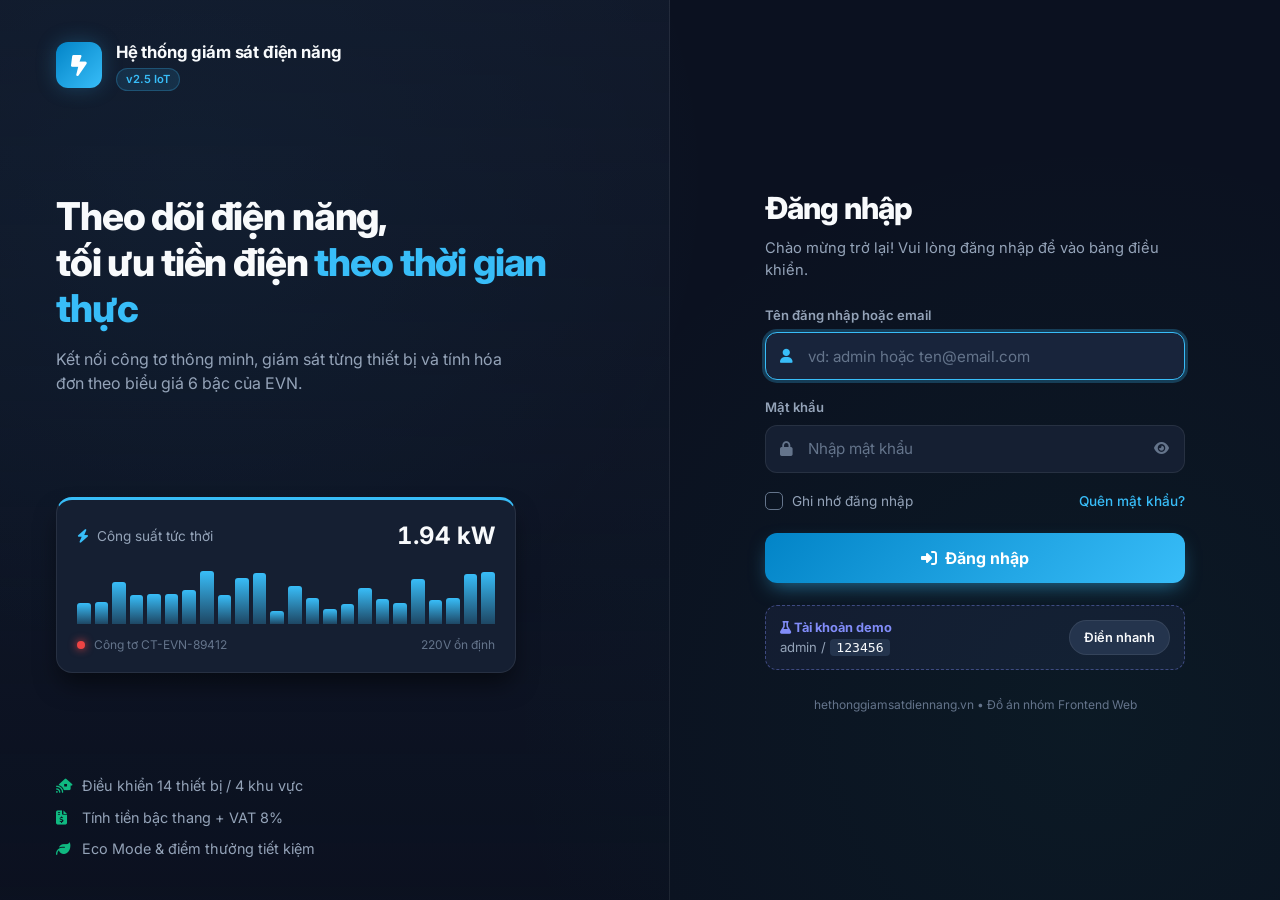
==== index.html @ 07a90f44 "hoàn thiện giao diện" ====
<!DOCTYPE html>
<html lang="vi">
<head>
    <meta charset="UTF-8">
    <meta name="viewport" content="width=device-width, initial-scale=1.0">
    <title>Hệ thống giám sát điện năng</title>
    <!-- Google Fonts: Inter -->
    <link rel="preconnect" href="https://fonts.googleapis.com">
    <link rel="preconnect" href="https://fonts.gstatic.com" crossorigin>
    <link href="https://fonts.googleapis.com/css2?family=Inter:wght@400;500;600;700;800&display=swap" rel="stylesheet">
    <!-- Font Awesome Icons -->
    <link rel="stylesheet" href="https://cdnjs.cloudflare.com/ajax/libs/font-awesome/6.5.1/css/all.min.css">
    <!-- Custom Stylesheet -->
    <link rel="stylesheet" href="style.css">
    <!-- Chặn truy cập khi chưa đăng nhập -->
    <script>
        (function () {
            var ok = false;
            try { ok = !!(localStorage.getItem('ems_auth') || sessionStorage.getItem('ems_auth')); } catch (e) {}
            if (!ok) location.replace('login.html');
        })();
    </script>
    <!-- Áp dụng theme trước khi render (chống nhấp nháy trắng) -->
    <script>
        (function(){try{var t=localStorage.getItem('ems_theme');if(t)document.documentElement.setAttribute('data-theme',t);}catch(e){}})();
    </script>
</head>
<body>

    <div class="app-container">
        <!-- TOP APP HEADER -->
        <header class="app-header">
            <div class="brand-section">
                <div class="brand-icon">
                    <i class="fas fa-bolt-lightning"></i>
                </div>
                <div class="brand-info">
                    <h1>
                        Hệ thống giám sát điện năng
                        <span class="badge-ver">v2.5 IoT</span>
                    </h1>
                    <p>
                        <span class="domain-url-pill" title="Địa chỉ tên miền chính thức của hệ thống">
                            <i class="fas fa-globe"></i> hethonggiamsatdiennang.vn
                        </span>
                        <span>• Giám sát & tối ưu hóa chi phí bậc thang EVN theo thời gian thực</span>
                    </p>
                </div>
            </div>

            <div class="header-status-group">
                <!-- Đồng hồ thời gian thực -->
                <div class="clock-display" title="Thời gian thực hệ thống">
                    <i class="fas fa-clock"></i>
                    <span id="live-clock">11:45:00</span>
                </div>

                <!-- Đèn xung công tơ điện tử tử EVN (Impulse LED) -->
                <div class="meter-pulse-box" title="Đèn xung công tơ điện tử: 1600 imp/kWh">
                    <span class="impulse-led" id="meter-impulse-led"></span>
                    <span>Công tơ: <strong>CT-EVN-89412</strong></span>
                </div>

                <!-- Eco Reward Points -->
                <div class="eco-reward-pill" title="Điểm tích lũy khi sử dụng thiết bị tiết kiệm điện">
                    <i class="fas fa-award"></i>
                    <span id="topbar-eco-points">420 Điểm</span>
                </div>

                <!-- Nút điều hướng sang Trang Thống kê chi tiết -->
                <a href="statistics.html" class="nav-stat-pill" title="Xem phân tích & báo cáo thống kê chi tiết điện năng">
                    <i class="fas fa-chart-pie"></i>
                    <span>Thống kê chi tiết</span>
                </a>

                <!-- NÚT & MENU QUẢN TRỊ VIÊN (HÌNH ĐẠI DIỆN + TÊN + MENU DROPDOWN) -->
                <div class="admin-menu-wrapper">
                    <button class="admin-profile-pill" id="admin-menu-trigger" type="button" title="Mở menu quản trị viên">
                        <img class="admin-avatar-thumb" src="" alt="Avatar">
                        <span id="nav-profile-name">Quản trị viên</span>
                        <i class="fas fa-chevron-down admin-caret"></i>
                    </button>

                    <!-- Dropdown Menu Quản trị viên -->
                    <div class="admin-dropdown-menu" id="admin-dropdown-menu">
                        <div class="admin-dropdown-header">
                            <div class="admin-avatar-large-wrap">
                                <img class="admin-menu-avatar" src="" alt="Avatar">
                                <span class="admin-status-indicator" title="Đang trực tuyến"></span>
                            </div>
                            <div class="admin-user-details">
                                <strong class="admin-user-name" id="admin-menu-user-name">Quản trị viên</strong>
                                <span class="admin-user-role-badge">
                                    <i class="fas fa-shield-halved"></i>
                                    <span id="admin-menu-user-role">Quản trị viên hệ thống</span>
                                </span>
                                <span class="admin-user-email" id="admin-menu-user-email">admin@hethonggiamsatdiennang.vn</span>
                            </div>
                        </div>

                        <div class="admin-dropdown-list">
                            <a href="profile.html" class="admin-dropdown-item">
                                <i class="fas fa-id-card"></i>
                                <span>Hồ sơ cá nhân</span>
                            </a>
                            <button type="button" class="admin-dropdown-item" id="btn-menu-change-avatar">
                                <i class="fas fa-camera"></i>
                                <span>Đổi ảnh đại diện...</span>
                            </button>
                            <button type="button" class="admin-dropdown-item" id="btn-menu-default-avatar" style="font-size: 0.8rem; color: var(--text-muted);">
                                <i class="fas fa-arrow-rotate-left"></i>
                                <span>Dùng ảnh mặc định</span>
                            </button>
                            <div class="admin-dropdown-divider"></div>
                            <a href="statistics.html" class="admin-dropdown-item">
                                <i class="fas fa-chart-pie"></i>
                                <span>Thống kê chi tiết</span>
                            </a>
                            <a href="index.html" class="admin-dropdown-item">
                                <i class="fas fa-house-laptop"></i>
                                <span>Bảng điều khiển chính</span>
                            </a>
                            <div class="admin-dropdown-divider"></div>
                            <button type="button" class="admin-dropdown-item item-logout" id="btn-menu-logout">
                                <i class="fas fa-right-from-bracket"></i>
                                <span>Đăng xuất</span>
                            </button>
                        </div>
                    </div>
                </div>

                <!-- Input ẩn để upload ảnh đại diện từ máy tính -->
                <input type="file" id="admin-avatar-file-input" accept="image/*" style="display: none;">

                <!-- Nút chuyển đổi giao diện Sáng / Tối -->
                <button class="theme-toggle-btn" title="Chuyển sang giao diện sáng">
                    <i class="fas fa-sun"></i>
                    <span>Sáng</span>
                </button>

                <!-- Đăng xuất -->
                <button class="eco-reward-pill" id="btn-logout" title="Đăng xuất" style="cursor:pointer;font-family:inherit;color:#fca5a5;border-color:rgba(239,68,68,.4);background:rgba(239,68,68,.08);">
                    <i class="fas fa-right-from-bracket"></i>
                    <span>Đăng xuất</span>
                </button>
            </div>
        </header>

        <!-- QUICK METRICS ROW -->
        <section class="metrics-grid">
            <div class="metric-card card-primary">
                <div class="metric-header">
                    <span class="metric-label">Công suất tức thời (P)</span>
                    <i class="fas fa-bolt metric-icon" style="color: var(--primary);"></i>
                </div>
                <div class="metric-value-wrap">
                    <span class="metric-value" id="metric-current-power">0.00</span>
                    <span class="metric-unit">kW</span>
                </div>
                <div class="metric-footer">
                    <i class="fas fa-wave-square"></i>
                    <span>Tải điện áp: 220V ổn định</span>
                </div>
            </div>

            <div class="metric-card card-info">
                <div class="metric-header">
                    <span class="metric-label">Thiết bị đang chạy</span>
                    <i class="fas fa-power-off metric-icon" style="color: var(--info);"></i>
                </div>
                <div class="metric-value-wrap">
                    <span class="metric-value" id="metric-active-devices">0/0</span>
                    <span class="metric-unit">thiết bị</span>
                </div>
                <div class="metric-footer">
                    <i class="fas fa-fire" style="color: #ef4444;"></i>
                    <span>Top tải: <strong id="metric-top-dev-short">--</strong></span>
                </div>
            </div>

            <div class="metric-card card-success">
                <div class="metric-header">
                    <span class="metric-label">Điện năng chu kỳ (Thời gian thực)</span>
                    <i class="fas fa-chart-line metric-icon" style="color: var(--success);"></i>
                </div>
                <div class="metric-value-wrap">
                    <span class="metric-value" id="metric-total-kwh">0.000</span>
                    <span class="metric-unit">kWh</span>
                </div>
                <div class="metric-footer">
                    <i class="fas fa-bolt"></i>
                    <span id="metric-kwh-subtext">Đang tích lũy từng giây...</span>
                </div>
            </div>

            <div class="metric-card card-warning">
                <div class="metric-header">
                    <span class="metric-label">Tiền điện thực tế phát sinh</span>
                    <i class="fas fa-receipt metric-icon" style="color: var(--warning);"></i>
                </div>
                <div class="metric-value-wrap">
                    <span class="metric-value" id="metric-current-bill">0 đ</span>
                </div>
                <div class="metric-footer">
                    <i class="fas fa-calculator"></i>
                    <span>Dự kiến cả tháng: <strong id="metric-est-month-bill">0 đ</strong></span>
                </div>
            </div>
        </section>

        <!-- THANH THEO DÕI THỜI GIAN THỰC SONG SONG VỚI TIỀN ĐIỆN: THIẾT BỊ TIÊU THỤ NHIỀU NHẤT -->
        <div class="parallel-live-banner" id="parallel-live-banner">
            <div class="plb-left">
                <span class="plb-pulse-dot" title="Đang chạy song song thời gian thực với tiền điện"></span>
                <div class="plb-tag">
                    <i class="fas fa-fire-flame-curved" style="color: #ef4444;"></i>
                    <span>Thiết bị tiêu thụ nhiều nhất:</span>
                </div>
                <strong class="plb-device-name" id="plb-device-name">--</strong>
                <span class="plb-device-details" id="plb-device-details">-- kWh (0%) • Đang tính toán</span>
            </div>
            <div class="plb-right">
                <span class="plb-sync-badge">
                    <i class="fas fa-arrows-rotate fa-spin" style="--fa-animation-duration: 3s; font-size: 0.75rem;"></i>
                    <span>Chạy song song tiền điện</span>
                </span>
                <a href="statistics.html" class="plb-link" title="Xem phân tích chi tiết điện năng">
                    <span>Xem thống kê chi tiết</span> <i class="fas fa-arrow-right"></i>
                </a>
            </div>
        </div>

        <!-- CONTROL TOOLBAR & FILTER -->
        <section class="toolbar-section">
            <div class="filter-group">
                <span style="font-size: 0.85rem; color: var(--text-secondary); margin-right: 4px;">
                    <i class="fas fa-filter"></i> Lọc:
                </span>
                <button class="filter-btn active" data-filter="all">Tất cả</button>
                <button class="filter-btn" data-filter="active">Đang bật</button>
                <button class="filter-btn" data-filter="eco">Tiết kiệm Eco</button>
            </div>

            <div class="action-buttons">
                <a href="statistics.html" class="btn btn-stat-nav" title="Chuyển đến trang phân tích & thống kê chi tiết">
                    <i class="fas fa-chart-column"></i> Thống kê chi tiết
                </a>
                <button class="btn btn-secondary" id="btn-turn-all-on" title="Bật toàn bộ thiết bị trong nhà">
                    <i class="fas fa-toggle-on"></i> Bật tất cả
                </button>
                <button class="btn btn-secondary" id="btn-turn-all-off" title="Tắt toàn bộ thiết bị trong nhà">
                    <i class="fas fa-toggle-off"></i> Tắt tất cả
                </button>
                <button class="btn btn-eco" id="btn-eco-mode" title="Bật chế độ tiết kiệm năng lượng Inverter">
                    <i class="fas fa-leaf"></i> Kích hoạt Eco Mode
                </button>
                <!-- NÚT RESET TIỀN ĐIỆN VÀ CHU KỲ THEO YÊU CẦU -->
                <button class="btn btn-reset" id="btn-reset-bill" title="Đặt lại điện năng tiêu thụ và tiền điện về 0">
                    <i class="fas fa-rotate-left"></i> Reset tiền điện
                </button>
            </div>
        </section>

        <!-- MAIN DASHBOARD CONTENT (2 COLUMNS) -->
        <main class="main-dashboard-grid">
            <!-- LEFT COLUMN: SƠ ĐỒ MẶT BẰNG CÁC PHÒNG (CSS GRID) -->
            <section class="section-card">
                <div class="section-header">
                    <div>
                        <h2 class="section-title">
                            <i class="fas fa-border-all" style="color: var(--primary);"></i>
                            Sơ đồ mặt bằng & Trạng thái thiết bị
                        </h2>
                        <span class="section-subtitle">Mô hình CSS Grid trực quan hóa từng phòng và công tắc điều khiển</span>
                    </div>
                </div>

                <!-- House Grid Container do JavaScript render bằng map/filter -->
                <div class="house-grid-container" id="floorplan-container">
                    <!-- Dynamic Rooms Content -->
                </div>

                <!-- Simulation Info Bar & Realtime Speed Selector -->
                <div class="simulation-bar">
                    <div style="display: flex; align-items: center; gap: 8px;">
                        <i class="fas fa-clock-rotate-left" style="color: var(--primary);"></i>
                        <span>Giả lập dòng điện IoT: <strong id="sim-status-text">Thời gian thực (1s)</strong></span>
                    </div>

                    <div class="sim-controls-group">
                        <label for="sim-speed-select" style="font-size: 0.78rem; color: var(--text-secondary);">Tốc độ demo:</label>
                        <select id="sim-speed-select" class="speed-select" title="Tăng tốc độ thời gian để quan sát tiền điện nhảy nhanh trong buổi thuyết trình">
                            <option value="1">1x (Thực tế)</option>
                            <option value="10">10x (Nhanh)</option>
                            <option value="60" selected>60x (1s = 1 phút)</option>
                            <option value="360">360x (Siêu tốc demo)</option>
                        </select>
                        <button class="simulation-toggle-btn" id="btn-toggle-simulation">
                            <i class="fas fa-pause"></i> Tạm dừng
                        </button>
                    </div>
                </div>
            </section>

            <!-- RIGHT COLUMN: BIỂU GIÁ BẬC THANG EVN & DỰ BÁO TIỀN ĐIỆN -->
            <aside class="tariff-sidebar">
                <div class="evn-card">
                    <div class="section-header">
                        <div>
                            <h2 class="section-title">
                                <i class="fas fa-file-invoice-dollar" style="color: var(--warning);"></i>
                                Biểu giá bậc thang EVN
                            </h2>
                            <span class="section-subtitle">Quy định bán lẻ điện sinh hoạt 6 bậc</span>
                        </div>
                    </div>

                    <!-- Bill Summary Box -->
                    <div class="bill-summary-box">
                        <div class="summary-row">
                            <span>Sản lượng điện đã dùng:</span>
                            <strong id="bill-current-kwh" style="color: var(--primary); font-family: monospace;">0.000 kWh</strong>
                        </div>
                        <div class="summary-row">
                            <span>Dự kiến cả tháng:</span>
                            <span id="bill-projected-kwh">0 kWh</span>
                        </div>
                        <div class="summary-row">
                            <span>Mức tiêu thụ:</span>
                            <strong id="bill-status-badge">Đang tính...</strong>
                        </div>
                        <div class="summary-row">
                            <span>Tiền điện trước thuế:</span>
                            <span id="bill-subtotal">0 đ</span>
                        </div>
                        <div class="summary-row">
                            <span>Thuế GTGT (VAT 8%):</span>
                            <span id="bill-vat">0 đ</span>
                        </div>
                        <div class="summary-row total-row">
                            <span>Tổng tiền đã phát sinh:</span>
                            <span class="total-amount" id="bill-total">0 đ</span>
                        </div>
                    </div>

                    <!-- Danh sách 6 bậc thang -->
                    <div style="margin-bottom: 12px; font-size: 0.82rem; font-weight: 600; color: var(--text-secondary);">
                        Chi tiết từng bậc tiêu thụ:
                    </div>
                    <div class="tariff-tiers-list" id="tariff-tiers-list">
                        <!-- Rendered by JS -->
                    </div>
                </div>
            </aside>
        </main>

        <!-- FOOTER & TEAM INFO -->
        <footer class="app-footer">
            <div>
                <strong>Hệ thống giám sát điện năng</strong> (hethonggiamsatdiennang.vn) • Học phần: Thiết kế & Lập trình Web Frontend
            </div>
            <div class="team-badge">
                <i class="fas fa-users"></i> Báo cáo Đồ án Nhóm • Chuẩn Rubric 90-100%
            </div>
        </footer>
    </div>

    <!-- FLOATING TOAST NOTIFICATION -->
    <div class="toast-notification" id="app-toast">
        <i class="fas fa-circle-check" style="color: var(--success); font-size: 1.1rem;"></i>
        <span id="toast-message">Đã đặt lại dữ liệu thành công!</span>
    </div>

    <!-- Scripts in order of dependency -->
    <script src="data.js"></script>
    <script src="calculator.js"></script>
    <script src="app.js"></script>
    <script src="ai-advisor.js"></script>
    <script src="theme.js"></script>
    <script src="admin-menu.js"></script>
    <script>
        document.getElementById('btn-logout').addEventListener('click', function () {
            try { localStorage.removeItem('ems_auth'); sessionStorage.removeItem('ems_auth'); } catch (e) {}
            location.replace('login.html');
        });

        // Đồng bộ tên đăng nhập lên nút Hồ sơ
        (function syncProfileNav() {
            try {
                var raw = localStorage.getItem('ems_auth') || sessionStorage.getItem('ems_auth');
                if (raw) {
                    var info = JSON.parse(raw);
                    var el = document.getElementById('nav-profile-name');
                    if (el && info.name) el.textContent = info.name;
                }
            } catch (e) {}
        })();
    </script>
</body>
</html>
---- style.css ----
/* ==========================================================================
   SMART ENERGY MONITOR - STYLESHEET (REALTIME ENGINE & ADVANCED ANIMATIONS)
   Thiết kế giao diện hiện đại, tinh gọn (Clean Tech/Nordic Slate), tối ưu UI/UX,
   Micro-interactions, Hardware-accelerated Animations mượt mà, không màu mè rối mắt.
   ========================================================================== */

:root {
    --bg-main: #0b1120;        /* Deep Slate */
    --bg-card: #151f32;        /* Darker Navy Slate */
    --bg-card-hover: #1c2a44;
    --bg-subtle: #24344d;      /* Slate 700 */
    
    --text-primary: #f8fafc;   /* Slate 50 */
    --text-secondary: #94a3b8; /* Slate 400 */
    --text-muted: #64748b;     /* Slate 500 */
    
    --primary: #38bdf8;        /* Sky 400 */
    --primary-glow: rgba(56, 189, 248, 0.25);
    --success: #10b981;        /* Emerald 500 */
    --success-glow: rgba(16, 185, 129, 0.3);
    --warning: #f59e0b;        /* Amber 500 */
    --danger: #ef4444;         /* Rose 500 */
    --danger-glow: rgba(239, 68, 68, 0.3);
    --info: #818cf8;           /* Indigo 400 */
    
    --border-color: rgba(255, 255, 255, 0.08);
    --border-highlight: rgba(56, 189, 248, 0.35);
    
    --radius-sm: 8px;
    --radius-md: 12px;
    --radius-lg: 16px;
    --radius-full: 9999px;
    
    --shadow-sm: 0 2px 4px rgba(0,0,0,0.3);
    --shadow-md: 0 6px 12px -2px rgba(0,0,0,0.4), 0 3px 6px -3px rgba(0,0,0,0.3);
    --shadow-lg: 0 14px 25px -4px rgba(0,0,0,0.5), 0 8px 10px -6px rgba(0,0,0,0.4);
    
    --transition-fast: all 0.2s cubic-bezier(0.4, 0, 0.2, 1);
    --transition-smooth: all 0.35s cubic-bezier(0.16, 1, 0.3, 1);
    --spring-bounce: all 0.4s cubic-bezier(0.34, 1.56, 0.64, 1);
}

/* ==========================================================================
   LIGHT THEME - Giao diện sáng (Clean White / Soft Blue)
   Chuyển đổi thông qua data-theme="light" trên thẻ <html>
   ========================================================================== */
[data-theme="light"] {
    --bg-main: #f1f5f9;           /* Slate 100 */
    --bg-card: #ffffff;            /* White */
    --bg-card-hover: #f8fafc;      /* Slate 50 */
    --bg-subtle: #e2e8f0;          /* Slate 200 */

    --text-primary: #0f172a;       /* Slate 900 */
    --text-secondary: #475569;     /* Slate 600 */
    --text-muted: #94a3b8;         /* Slate 400 */

    --primary: #0284c7;            /* Sky 600 */
    --primary-glow: rgba(2, 132, 199, 0.18);
    --success: #059669;            /* Emerald 600 */
    --success-glow: rgba(5, 150, 105, 0.2);
    --warning: #d97706;            /* Amber 600 */
    --danger: #dc2626;             /* Red 600 */
    --danger-glow: rgba(220, 38, 38, 0.2);
    --info: #4f46e5;               /* Indigo 600 */

    --border-color: rgba(0, 0, 0, 0.1);
    --border-highlight: rgba(2, 132, 199, 0.35);

    --shadow-sm: 0 1px 3px rgba(0,0,0,0.08), 0 1px 2px rgba(0,0,0,0.06);
    --shadow-md: 0 4px 8px -1px rgba(0,0,0,0.1), 0 2px 4px -2px rgba(0,0,0,0.08);
    --shadow-lg: 0 10px 20px -3px rgba(0,0,0,0.12), 0 6px 8px -4px rgba(0,0,0,0.08);
}

/* Light theme - body background */
[data-theme="light"] body {
    background-image:
        radial-gradient(circle at 15% 20%, rgba(2, 132, 199, 0.06) 0%, transparent 40%),
        radial-gradient(circle at 85% 80%, rgba(5, 150, 105, 0.05) 0%, transparent 45%);
}

/* Light theme - brand icon */
[data-theme="light"] .brand-icon {
    box-shadow: 0 0 16px rgba(2, 132, 199, 0.25);
}

/* Light theme - eco reward pill */
[data-theme="light"] .eco-reward-pill {
    background: rgba(217, 119, 6, 0.08);
    border-color: rgba(217, 119, 6, 0.25);
    color: var(--warning);
}

/* Light theme - clock display */
[data-theme="light"] .clock-display {
    background: rgba(2, 132, 199, 0.08);
    border-color: rgba(2, 132, 199, 0.2);
}

/* Light theme - meter pulse box */
[data-theme="light"] .meter-pulse-box {
    background: rgba(241, 245, 249, 0.9);
}

/* Light theme - filter buttons */
[data-theme="light"] .filter-btn.active {
    color: #ffffff;
}

/* Light theme - room card */
[data-theme="light"] .room-card {
    background: rgba(248, 250, 252, 0.9);
}

/* Light theme - device item */
[data-theme="light"] .device-item {
    background: rgba(241, 245, 249, 0.8);
}

[data-theme="light"] .device-item.active {
    background: #ffffff;
    border-color: rgba(2, 132, 199, 0.3);
}

/* Light theme - bill summary box */
[data-theme="light"] .bill-summary-box {
    background: linear-gradient(135deg, rgba(241, 245, 249, 0.95), rgba(248, 250, 252, 0.95));
    border-color: rgba(2, 132, 199, 0.18);
}

/* Light theme - tier item */
[data-theme="light"] .tier-item {
    background: rgba(248, 250, 252, 0.6);
}

[data-theme="light"] .tier-item.active {
    background: rgba(248, 250, 252, 0.95);
    border-color: rgba(2, 132, 199, 0.35);
}

/* Light theme - simulation bar */
[data-theme="light"] .simulation-bar {
    background: rgba(2, 132, 199, 0.06);
    border-color: rgba(2, 132, 199, 0.18);
}

/* Light theme - speed select & sim toggle */
[data-theme="light"] .speed-select,
[data-theme="light"] .simulation-toggle-btn {
    background: #ffffff;
    border-color: var(--border-color);
    color: var(--text-primary);
}

/* Light theme - toast */
[data-theme="light"] .toast-notification {
    background: #ffffff;
    box-shadow: var(--shadow-lg);
}

/* Light theme - switch slider off state */
[data-theme="light"] .slider {
    background-color: #cbd5e1;
    border-color: rgba(0, 0, 0, 0.12);
}

[data-theme="light"] .slider:before {
    background-color: #64748b;
}

/* Light theme - domain url pill */
[data-theme="light"] .domain-url-pill {
    background: rgba(2, 132, 199, 0.1);
    border-color: rgba(2, 132, 199, 0.25);
    color: var(--primary);
}

/* Light theme - nav stat pill */
[data-theme="light"] .nav-stat-pill {
    background: rgba(2, 132, 199, 0.1);
    border-color: rgba(2, 132, 199, 0.25);
}

[data-theme="light"] .nav-stat-pill:hover {
    background: var(--primary);
    color: #ffffff;
}

/* Light theme - btn stat nav */
[data-theme="light"] .btn-stat-nav {
    background: rgba(2, 132, 199, 0.1);
    border-color: rgba(2, 132, 199, 0.3);
    color: var(--primary);
}

[data-theme="light"] .btn-stat-nav:hover {
    background: var(--primary);
    color: #ffffff;
}

/* ==========================================================================
   THEME TOGGLE BUTTON (NÚT CHUYỂN ĐỔI SÁNG/TỐI)
   ========================================================================== */
.theme-toggle-btn {
    display: inline-flex;
    align-items: center;
    gap: 7px;
    padding: 6px 14px;
    border-radius: var(--radius-full);
    background: rgba(245, 158, 11, 0.1);
    border: 1px solid rgba(245, 158, 11, 0.3);
    color: var(--warning);
    font-size: 0.85rem;
    font-weight: 600;
    cursor: pointer;
    font-family: inherit;
    transition: var(--spring-bounce);
    text-decoration: none;
}

.theme-toggle-btn:hover {
    background: rgba(245, 158, 11, 0.22);
    border-color: var(--warning);
    transform: translateY(-1px);
    box-shadow: 0 4px 12px rgba(245, 158, 11, 0.25);
}

.theme-toggle-btn:active {
    transform: scale(0.95);
}

.theme-toggle-btn i {
    font-size: 0.9rem;
    transition: transform 0.4s cubic-bezier(0.34, 1.56, 0.64, 1);
}

.theme-toggle-btn:hover i {
    transform: rotate(25deg) scale(1.15);
}

/* Smooth transition khi chuyển theme */
html[data-theme] body,
html[data-theme] .app-container,
html[data-theme] .app-header,
html[data-theme] .metric-card,
html[data-theme] .section-card,
html[data-theme] .evn-card,
html[data-theme] .room-card,
html[data-theme] .device-item,
html[data-theme] .toolbar-section,
html[data-theme] .toast-notification,
html[data-theme] .app-footer,
html[data-theme] .bill-summary-box,
html[data-theme] .tier-item {
    transition: background-color 0.4s ease, color 0.4s ease, border-color 0.4s ease, box-shadow 0.4s ease;
}

/* Base Reset & Typography */
* {
    margin: 0;
    padding: 0;
    box-sizing: border-box;
}

body {
    font-family: 'Inter', -apple-system, BlinkMacSystemFont, "Segoe UI", Roboto, sans-serif;
    background-color: var(--bg-main);
    color: var(--text-primary);
    line-height: 1.5;
    -webkit-font-smoothing: antialiased;
    min-height: 100vh;
    background-image: 
        radial-gradient(circle at 15% 20%, rgba(56, 189, 248, 0.05) 0%, transparent 40%),
        radial-gradient(circle at 85% 80%, rgba(16, 185, 129, 0.04) 0%, transparent 45%);
}

/* Layout App Container */
.app-container {
    max-width: 1440px;
    margin: 0 auto;
    padding: 24px 20px;
}

/* Header & Status Bar */
.app-header {
    display: flex;
    justify-content: space-between;
    align-items: center;
    padding-bottom: 24px;
    border-bottom: 1px solid var(--border-color);
    margin-bottom: 24px;
    flex-wrap: wrap;
    gap: 16px;
}

.brand-section {
    display: flex;
    align-items: center;
    gap: 14px;
}

.brand-icon {
    width: 48px;
    height: 48px;
    border-radius: var(--radius-md);
    background: linear-gradient(135deg, #0284c7, #38bdf8);
    display: flex;
    align-items: center;
    justify-content: center;
    font-size: 22px;
    color: #ffffff;
    box-shadow: 0 0 20px var(--primary-glow);
    animation: icon-float 4s ease-in-out infinite;
}

@keyframes icon-float {
    0%, 100% { transform: translateY(0); }
    50% { transform: translateY(-4px); box-shadow: 0 6px 24px rgba(56, 189, 248, 0.4); }
}

.brand-info h1 {
    font-size: 1.4rem;
    font-weight: 700;
    letter-spacing: -0.02em;
    color: var(--text-primary);
    display: flex;
    align-items: center;
    gap: 10px;
}

.brand-info h1 .badge-ver {
    font-size: 0.72rem;
    padding: 3px 9px;
    border-radius: var(--radius-full);
    background: rgba(56, 189, 248, 0.12);
    color: var(--primary);
    font-weight: 600;
    border: 1px solid rgba(56, 189, 248, 0.25);
    letter-spacing: 0.02em;
}

.brand-info p {
    font-size: 0.85rem;
    color: var(--text-secondary);
    display: flex;
    align-items: center;
    gap: 8px;
    flex-wrap: wrap;
    margin-top: 2px;
}

.domain-url-pill {
    display: inline-flex;
    align-items: center;
    gap: 5px;
    background: rgba(56, 189, 248, 0.12);
    border: 1px solid rgba(56, 189, 248, 0.28);
    color: var(--primary);
    padding: 2px 8px;
    border-radius: var(--radius-full);
    font-size: 0.78rem;
    font-family: monospace;
    font-weight: 600;
    transition: var(--transition-fast);
}

.domain-url-pill:hover {
    background: rgba(56, 189, 248, 0.2);
    border-color: var(--primary);
    box-shadow: 0 0 10px var(--primary-glow);
}

.header-status-group {
    display: flex;
    align-items: center;
    gap: 12px;
    flex-wrap: wrap;
}

/* Đèn LED xung công tơ điện tử EVN */
.meter-pulse-box {
    display: inline-flex;
    align-items: center;
    gap: 8px;
    padding: 6px 14px;
    border-radius: var(--radius-full);
    background: rgba(15, 23, 42, 0.7);
    border: 1px solid var(--border-color);
    font-size: 0.82rem;
    color: var(--text-secondary);
}

.impulse-led {
    width: 9px;
    height: 9px;
    border-radius: 50%;
    background-color: #ef4444;
    box-shadow: 0 0 2px #ef4444;
    transition: all 0.05s ease;
}

.impulse-led.flash {
    background-color: #f87171;
    box-shadow: 0 0 14px #ef4444, 0 0 25px #f87171;
    transform: scale(1.3);
}

/* Đồng hồ thời gian thực */
.clock-display {
    display: inline-flex;
    align-items: center;
    gap: 6px;
    padding: 6px 12px;
    border-radius: var(--radius-full);
    background: rgba(56, 189, 248, 0.08);
    border: 1px solid rgba(56, 189, 248, 0.2);
    color: var(--primary);
    font-family: monospace;
    font-size: 0.88rem;
    font-weight: 600;
}

.eco-reward-pill {
    display: inline-flex;
    align-items: center;
    gap: 7px;
    padding: 6px 14px;
    border-radius: var(--radius-full);
    background: rgba(245, 158, 11, 0.1);
    border: 1px solid rgba(245, 158, 11, 0.25);
    color: var(--warning);
    font-size: 0.85rem;
    font-weight: 600;
    cursor: default;
    transition: var(--spring-bounce);
}

.eco-reward-pill.bounce {
    animation: point-pop 0.6s cubic-bezier(0.34, 1.56, 0.64, 1);
}

@keyframes point-pop {
    0% { transform: scale(1); }
    50% { transform: scale(1.18); background: rgba(245, 158, 11, 0.25); box-shadow: 0 0 16px rgba(245, 158, 11, 0.4); }
    100% { transform: scale(1); }
}

/* Quick Metrics Row */
.metrics-grid {
    display: grid;
    grid-template-columns: repeat(auto-fit, minmax(260px, 1fr));
    gap: 16px;
    margin-bottom: 28px;
}

.metric-card {
    background-color: var(--bg-card);
    border: 1px solid var(--border-color);
    border-radius: var(--radius-lg);
    padding: 20px 22px;
    display: flex;
    flex-direction: column;
    justify-content: space-between;
    transition: var(--transition-smooth);
    position: relative;
    overflow: hidden;
    backdrop-filter: blur(10px);
}

.metric-card::before {
    content: '';
    position: absolute;
    top: 0;
    left: 0;
    right: 0;
    height: 3px;
    background: transparent;
    transition: var(--transition-smooth);
}

.metric-card:hover {
    transform: translateY(-4px);
    border-color: var(--border-highlight);
    box-shadow: var(--shadow-md);
}

.metric-card.card-primary::before { background: linear-gradient(90deg, #0284c7, #38bdf8); }
.metric-card.card-success::before { background: linear-gradient(90deg, #059669, #10b981); }
.metric-card.card-warning::before { background: linear-gradient(90deg, #d97706, #f59e0b); }
.metric-card.card-info::before { background: linear-gradient(90deg, #6366f1, #818cf8); }

.metric-header {
    display: flex;
    justify-content: space-between;
    align-items: center;
    margin-bottom: 12px;
}

.metric-label {
    font-size: 0.85rem;
    color: var(--text-secondary);
    font-weight: 500;
}

.metric-icon {
    font-size: 1.15rem;
    color: var(--text-secondary);
    transition: var(--transition-smooth);
}

.metric-card:hover .metric-icon {
    transform: scale(1.15) rotate(5deg);
}

.metric-value-wrap {
    display: flex;
    align-items: baseline;
    gap: 6px;
    margin-bottom: 8px;
}

.metric-value {
    font-size: 1.85rem;
    font-weight: 700;
    letter-spacing: -0.02em;
    color: var(--text-primary);
    transition: color 0.3s ease, transform 0.2s ease;
    font-variant-numeric: tabular-nums;
}

/* Hiệu ứng nhấp nháy êm dịu khi số liệu biến thiên realtime */
.metric-value.value-update {
    animation: number-tick 0.35s ease-out;
}

@keyframes number-tick {
    0% { transform: scale(1); filter: brightness(1); }
    50% { transform: scale(1.04); filter: brightness(1.25); color: var(--primary); }
    100% { transform: scale(1); filter: brightness(1); }
}

.metric-unit {
    font-size: 0.85rem;
    color: var(--text-secondary);
    font-weight: 500;
}

.metric-footer {
    display: flex;
    align-items: center;
    gap: 6px;
    font-size: 0.78rem;
    color: var(--text-muted);
}

/* Control Toolbar & Filter Row */
.toolbar-section {
    display: flex;
    justify-content: space-between;
    align-items: center;
    margin-bottom: 22px;
    flex-wrap: wrap;
    gap: 14px;
    background: var(--bg-card);
    padding: 12px 18px;
    border-radius: var(--radius-md);
    border: 1px solid var(--border-color);
}

.filter-group {
    display: flex;
    align-items: center;
    gap: 8px;
    flex-wrap: wrap;
}

.filter-btn {
    background: transparent;
    border: 1px solid var(--border-color);
    color: var(--text-secondary);
    padding: 7px 16px;
    border-radius: var(--radius-full);
    font-size: 0.82rem;
    font-weight: 500;
    cursor: pointer;
    transition: var(--transition-smooth);
}

.filter-btn:hover {
    color: var(--text-primary);
    background: var(--bg-subtle);
    transform: translateY(-1px);
}

.filter-btn.active {
    background: var(--primary);
    color: #0b1120;
    font-weight: 600;
    border-color: var(--primary);
    box-shadow: 0 0 14px var(--primary-glow);
}

.action-buttons {
    display: flex;
    align-items: center;
    gap: 10px;
    flex-wrap: wrap;
}

/* ==========================================================================
   BUTTONS WITH ENHANCED CLICK & RIPPLE ANIMATIONS
   ========================================================================== */
.btn {
    display: inline-flex;
    align-items: center;
    gap: 8px;
    padding: 8px 16px;
    border-radius: var(--radius-sm);
    font-size: 0.85rem;
    font-weight: 600;
    cursor: pointer;
    transition: var(--transition-smooth);
    border: none;
    position: relative;
    overflow: hidden;
    user-select: none;
}

.btn:active {
    transform: scale(0.95);
}

.btn-secondary {
    background: var(--bg-subtle);
    color: var(--text-primary);
    border: 1px solid var(--border-color);
}

.btn-secondary:hover {
    background: #334155;
    border-color: rgba(255, 255, 255, 0.18);
    transform: translateY(-1px);
    box-shadow: 0 4px 10px rgba(0, 0, 0, 0.2);
}

.btn-eco {
    background: linear-gradient(135deg, #059669, #10b981);
    color: #ffffff;
    box-shadow: 0 2px 10px var(--success-glow);
}

.btn-eco:hover {
    box-shadow: 0 4px 18px rgba(16, 185, 129, 0.5);
    transform: translateY(-2px);
    filter: brightness(1.08);
}

/* Nút Reset Tiền Điện / Chu kỳ mới */
.btn-reset {
    background: rgba(239, 68, 68, 0.12);
    border: 1px solid rgba(239, 68, 68, 0.3);
    color: #f87171;
}

.btn-reset:hover {
    background: rgba(239, 68, 68, 0.25);
    border-color: var(--danger);
    color: #ffffff;
    box-shadow: 0 4px 14px var(--danger-glow);
    transform: translateY(-1px);
}

.btn-reset:hover i {
    animation: rotate-reset 0.6s ease-in-out;
}

@keyframes rotate-reset {
    from { transform: rotate(0deg); }
    to { transform: rotate(-360deg); }
}

/* Ripple effect on click */
.btn::after {
    content: '';
    position: absolute;
    top: 50%;
    left: 50%;
    width: 0;
    height: 0;
    border-radius: 50%;
    background: rgba(255, 255, 255, 0.35);
    transform: translate(-50%, -50%);
    transition: width 0.4s ease-out, height 0.4s ease-out, opacity 0.4s ease-out;
    opacity: 0;
}

.btn:active::after {
    width: 180px;
    height: 180px;
    opacity: 1;
    transition: 0s;
}

/* Main Dashboard 2-Column Split: Floorplan vs EVN Tariff Calculation */
.main-dashboard-grid {
    display: grid;
    grid-template-columns: 2.1fr 1fr;
    gap: 24px;
}

/* Floorplan Section (CSS GRID YÊU CẦU ĐỀ BÀI) */
.section-card {
    background-color: var(--bg-card);
    border: 1px solid var(--border-color);
    border-radius: var(--radius-lg);
    padding: 22px;
}

.section-header {
    display: flex;
    justify-content: space-between;
    align-items: center;
    margin-bottom: 20px;
}

.section-title {
    font-size: 1.15rem;
    font-weight: 600;
    color: var(--text-primary);
    display: flex;
    align-items: center;
    gap: 10px;
}

.section-subtitle {
    font-size: 0.8rem;
    color: var(--text-secondary);
}

/* Sơ đồ nhà sử dụng CSS GRID */
.house-grid-container {
    display: grid;
    grid-template-columns: repeat(2, 1fr);
    gap: 18px;
}

.room-card {
    background: rgba(11, 17, 32, 0.7);
    border: 1px solid var(--border-color);
    border-radius: var(--radius-md);
    padding: 18px;
    display: flex;
    flex-direction: column;
    gap: 14px;
    transition: var(--transition-smooth);
    position: relative;
}

.room-card:hover {
    border-color: rgba(56, 189, 248, 0.35);
    box-shadow: 0 4px 16px rgba(0, 0, 0, 0.4);
}

.room-header {
    display: flex;
    justify-content: space-between;
    align-items: center;
    border-bottom: 1px dashed rgba(255, 255, 255, 0.08);
    padding-bottom: 12px;
}

.room-title-wrap {
    display: flex;
    align-items: center;
    gap: 10px;
}

.room-icon-box {
    width: 34px;
    height: 34px;
    border-radius: var(--radius-sm);
    background: var(--bg-subtle);
    display: flex;
    align-items: center;
    justify-content: center;
    color: var(--primary);
    font-size: 0.95rem;
    transition: var(--transition-smooth);
}

.room-card:hover .room-icon-box {
    background: rgba(56, 189, 248, 0.15);
    transform: scale(1.05);
}

.room-name {
    font-size: 0.96rem;
    font-weight: 600;
    color: var(--text-primary);
}

.room-meta {
    font-size: 0.75rem;
    color: var(--text-secondary);
}

.room-power-badge {
    font-size: 0.8rem;
    font-weight: 600;
    color: var(--primary);
    background: rgba(56, 189, 248, 0.1);
    padding: 4px 10px;
    border-radius: var(--radius-full);
    border: 1px solid rgba(56, 189, 248, 0.2);
    transition: var(--transition-fast);
}

/* Devices List inside Room */
.devices-list {
    display: flex;
    flex-direction: column;
    gap: 10px;
}

.device-item {
    display: flex;
    justify-content: space-between;
    align-items: center;
    background: rgba(21, 31, 50, 0.7);
    border: 1px solid var(--border-color);
    border-radius: var(--radius-sm);
    padding: 10px 14px;
    transition: var(--transition-smooth);
    position: relative;
}

.device-item:hover {
    background: rgba(36, 52, 77, 0.5);
    border-color: rgba(255, 255, 255, 0.14);
}

.device-item.active {
    border-color: rgba(56, 189, 248, 0.35);
    background: rgba(21, 31, 50, 1);
    box-shadow: 0 0 12px rgba(56, 189, 248, 0.08);
}

.device-info {
    display: flex;
    align-items: center;
    gap: 12px;
}

.device-type-icon {
    width: 32px;
    height: 32px;
    border-radius: 8px;
    display: flex;
    align-items: center;
    justify-content: center;
    font-size: 0.9rem;
    background: var(--bg-subtle);
    color: var(--text-secondary);
    transition: var(--transition-smooth);
}

.device-item.active .device-type-icon {
    color: var(--primary);
    background: rgba(56, 189, 248, 0.15);
    box-shadow: 0 0 10px rgba(56, 189, 248, 0.3);
}

/* Micro-animations */
.device-item.active .fa-snowflake {
    animation: spin-slow 8s linear infinite;
}

.device-item.active .fa-fan {
    animation: spin-fast 1.2s linear infinite;
}

@keyframes spin-slow {
    from { transform: rotate(0deg); }
    to { transform: rotate(360deg); }
}

@keyframes spin-fast {
    from { transform: rotate(0deg); }
    to { transform: rotate(360deg); }
}

.device-item.active .fa-lightbulb {
    color: #facc15;
    text-shadow: 0 0 10px rgba(250, 204, 21, 0.8);
    animation: light-glow 2.5s ease-in-out infinite alternate;
}

@keyframes light-glow {
    0% { filter: brightness(1); }
    100% { filter: brightness(1.3); }
}

.device-item.active .fa-soap {
    animation: washer-shake 0.8s ease-in-out infinite alternate;
}

@keyframes washer-shake {
    0% { transform: rotate(-3deg); }
    100% { transform: rotate(3deg); }
}

.device-text-block {
    display: flex;
    flex-direction: column;
}

.device-title {
    font-size: 0.86rem;
    font-weight: 500;
    color: var(--text-primary);
    display: flex;
    align-items: center;
    gap: 6px;
}

.eco-tag {
    font-size: 0.65rem;
    background: rgba(16, 185, 129, 0.15);
    color: var(--success);
    padding: 2px 6px;
    border-radius: 4px;
    font-weight: 600;
    display: inline-flex;
    align-items: center;
    gap: 3px;
}

.device-sub {
    font-size: 0.72rem;
    color: var(--text-secondary);
}

.device-controls {
    display: flex;
    align-items: center;
    gap: 14px;
}

.device-power-display {
    text-align: right;
    min-width: 52px;
}

.power-val {
    font-size: 0.88rem;
    font-weight: 600;
    color: var(--text-primary);
    transition: color 0.3s ease;
    font-variant-numeric: tabular-nums;
}

.device-item.active .power-val {
    color: var(--primary);
}

.power-unit {
    font-size: 0.7rem;
    color: var(--text-muted);
}

/* ==========================================================================
   CUSTOM TOGGLE SWITCH (SPRING BOUNCE & GLOW ON CHANGE)
   ========================================================================== */
.switch {
    position: relative;
    display: inline-block;
    width: 46px;
    height: 25px;
    flex-shrink: 0;
}

.switch input {
    opacity: 0;
    width: 0;
    height: 0;
}

.slider {
    position: absolute;
    cursor: pointer;
    top: 0;
    left: 0;
    right: 0;
    bottom: 0;
    background-color: #24344d;
    transition: background-color 0.3s ease, border-color 0.3s ease, box-shadow 0.3s ease;
    border-radius: 25px;
    border: 1px solid rgba(255, 255, 255, 0.12);
}

.slider:before {
    position: absolute;
    content: "";
    height: 19px;
    width: 19px;
    left: 2px;
    bottom: 2px;
    background-color: #94a3b8;
    transition: transform 0.35s cubic-bezier(0.34, 1.56, 0.64, 1), background-color 0.3s ease;
    border-radius: 50%;
    box-shadow: 0 1px 3px rgba(0,0,0,0.4);
}

input:checked + .slider {
    background-color: var(--success);
    border-color: var(--success);
    box-shadow: 0 0 14px rgba(16, 185, 129, 0.45);
}

input:checked + .slider:before {
    transform: translateX(21px);
    background-color: #ffffff;
}

.switch:hover .slider:before {
    box-shadow: 0 0 8px rgba(255, 255, 255, 0.5);
}

/* Khi người dùng click toggle: Thêm hiệu ứng gợn sáng */
.switch:active .slider {
    transform: scale(0.96);
}

/* ==========================================================================
   SIDEBAR: BIỂU GIÁ BẬC THANG EVN & DỰ BÁO TIỀN ĐIỆN
   ========================================================================== */
.tariff-sidebar {
    display: flex;
    flex-direction: column;
    gap: 20px;
}

.evn-card {
    background-color: var(--bg-card);
    border: 1px solid var(--border-color);
    border-radius: var(--radius-lg);
    padding: 22px;
}

.bill-summary-box {
    background: linear-gradient(135deg, rgba(21, 31, 50, 0.95), rgba(11, 17, 32, 0.95));
    border: 1px solid rgba(56, 189, 248, 0.22);
    border-radius: var(--radius-md);
    padding: 16px;
    margin-bottom: 20px;
    box-shadow: var(--shadow-sm);
}

.summary-row {
    display: flex;
    justify-content: space-between;
    align-items: center;
    margin-bottom: 8px;
    font-size: 0.85rem;
    color: var(--text-secondary);
}

.summary-row.total-row {
    margin-top: 10px;
    padding-top: 10px;
    border-top: 1px solid rgba(255, 255, 255, 0.1);
    font-size: 1rem;
    font-weight: 700;
    color: var(--text-primary);
}

.total-amount {
    font-size: 1.4rem;
    color: var(--primary);
    font-weight: 800;
    text-shadow: 0 0 12px var(--primary-glow);
    font-variant-numeric: tabular-nums;
}

/* Realtime Bill Counter Ticker */
.realtime-current-bill {
    background: rgba(56, 189, 248, 0.08);
    border-radius: 6px;
    padding: 2px 8px;
    color: var(--primary);
    font-weight: 700;
    font-family: monospace;
}

/* Danh sách chi tiết 6 bậc thang EVN */
.tariff-tiers-list {
    display: flex;
    flex-direction: column;
    gap: 10px;
}

.tier-item {
    background: rgba(11, 17, 32, 0.55);
    border: 1px solid var(--border-color);
    border-radius: var(--radius-sm);
    padding: 10px 12px;
    transition: var(--transition-smooth);
}

.tier-item.active {
    border-color: rgba(56, 189, 248, 0.4);
    background: rgba(11, 17, 32, 0.85);
    box-shadow: 0 0 12px rgba(56, 189, 248, 0.08);
}

.tier-header {
    display: flex;
    justify-content: space-between;
    font-size: 0.8rem;
    margin-bottom: 6px;
}

.tier-name {
    font-weight: 600;
    color: var(--text-primary);
}

.tier-rate {
    color: var(--text-secondary);
}

/* Thanh tiến trình với Shimmer Animation */
.tier-progress-bg {
    width: 100%;
    height: 7px;
    background: var(--bg-subtle);
    border-radius: var(--radius-full);
    overflow: hidden;
    margin-bottom: 6px;
    position: relative;
}

.tier-progress-fill {
    height: 100%;
    background: linear-gradient(90deg, #0284c7, #38bdf8);
    border-radius: var(--radius-full);
    transition: width 0.4s ease;
    position: relative;
    overflow: hidden;
}

.tier-item.active .tier-progress-fill::after {
    content: '';
    position: absolute;
    top: 0;
    left: 0;
    right: 0;
    bottom: 0;
    background: linear-gradient(
        90deg, 
        rgba(255,255,255,0) 0%, 
        rgba(255,255,255,0.4) 50%, 
        rgba(255,255,255,0) 100%
    );
    animation: shimmer 2s infinite;
}

@keyframes shimmer {
    0% { transform: translateX(-100%); }
    100% { transform: translateX(100%); }
}

.tier-footer {
    display: flex;
    justify-content: space-between;
    font-size: 0.74rem;
    color: var(--text-muted);
}

.tier-cost {
    font-weight: 600;
    color: var(--text-secondary);
}

/* Simulation Realtime Indicator Bar & Controls */
.simulation-bar {
    display: flex;
    justify-content: space-between;
    align-items: center;
    background: rgba(56, 189, 248, 0.08);
    border: 1px solid rgba(56, 189, 248, 0.2);
    border-radius: var(--radius-sm);
    padding: 10px 14px;
    font-size: 0.82rem;
    margin-top: 16px;
    flex-wrap: wrap;
    gap: 10px;
}

.sim-controls-group {
    display: flex;
    align-items: center;
    gap: 8px;
}

.speed-select {
    background: var(--bg-subtle);
    border: 1px solid var(--border-color);
    color: var(--text-primary);
    padding: 4px 8px;
    border-radius: 4px;
    font-size: 0.75rem;
    font-weight: 600;
    cursor: pointer;
    outline: none;
}

.speed-select:focus {
    border-color: var(--primary);
}

.simulation-toggle-btn {
    background: var(--bg-subtle);
    border: 1px solid var(--border-color);
    color: var(--text-primary);
    padding: 5px 12px;
    border-radius: 4px;
    font-size: 0.75rem;
    cursor: pointer;
    font-weight: 600;
    transition: var(--transition-fast);
}

.simulation-toggle-btn:hover {
    background: #334155;
    transform: translateY(-1px);
}

/* ==========================================================================
   FLOATING TOAST NOTIFICATION
   ========================================================================== */
.toast-notification {
    position: fixed;
    bottom: 24px;
    right: 24px;
    background: #1e293b;
    border: 1px solid var(--border-highlight);
    border-radius: var(--radius-md);
    padding: 12px 18px;
    display: flex;
    align-items: center;
    gap: 10px;
    color: var(--text-primary);
    box-shadow: var(--shadow-lg);
    z-index: 9999;
    transform: translateY(100px);
    opacity: 0;
    transition: transform 0.35s cubic-bezier(0.16, 1, 0.3, 1), opacity 0.35s ease;
    pointer-events: none;
}

.toast-notification.show {
    transform: translateY(0);
    opacity: 1;
}

.toast-notification.toast-success {
    border-color: rgba(16, 185, 129, 0.4);
}

.toast-notification.toast-danger {
    border-color: rgba(239, 68, 68, 0.4);
}

/* Footer & Team Info */
.app-footer {
    margin-top: 36px;
    padding-top: 20px;
    border-top: 1px solid var(--border-color);
    display: flex;
    justify-content: space-between;
    align-items: center;
    flex-wrap: wrap;
    gap: 12px;
    font-size: 0.8rem;
    color: var(--text-muted);
}

.team-badge {
    background: var(--bg-card);
    padding: 5px 12px;
    border-radius: var(--radius-full);
    border: 1px solid var(--border-color);
    color: var(--text-secondary);
}

/* ==========================================================================
   RESPONSIVE DESIGN CHO MỌI THIẾT BỊ
   ========================================================================== */
@media (max-width: 1024px) {
    .main-dashboard-grid {
        grid-template-columns: 1fr;
    }
}

@media (max-width: 768px) {
    .house-grid-container {
        grid-template-columns: 1fr;
    }
    .metrics-grid {
        grid-template-columns: 1fr 1fr;
    }
    .app-header {
        flex-direction: column;
        align-items: flex-start;
    }
    .header-status-group {
        width: 100%;
        justify-content: space-between;
    }
    .toolbar-section {
        flex-direction: column;
        align-items: stretch;
    }
    .action-buttons {
        justify-content: flex-start;
    }
}

@media (max-width: 480px) {
    .metrics-grid {
        grid-template-columns: 1fr;
    }
    .device-controls {
        gap: 8px;
    }
}

/* ==========================================================================
   AI ADVISOR CARD
   ========================================================================== */
.ai-card {
    background-color: var(--bg-card);
    border: 1px solid var(--border-color);
    border-top: 3px solid var(--info);
    border-radius: var(--radius-lg);
    padding: 22px;
}
.ai-weather {
    display: flex; align-items: center; gap: 8px;
    font-size: 0.8rem; color: var(--text-secondary);
    background: rgba(129, 140, 248, 0.08);
    border: 1px solid rgba(129, 140, 248, 0.25);
    border-radius: var(--radius-sm);
    padding: 8px 10px; margin-bottom: 12px;
}
.ai-weather i { color: var(--info); }
.ai-weather span { flex: 1; }
.ai-weather button {
    border: 0; background: none; color: var(--text-secondary); cursor: pointer; padding: 4px 6px; border-radius: 6px;
}
.ai-weather button:hover { color: var(--text-primary); background: var(--bg-subtle); }
.ai-tips { list-style: none; display: grid; gap: 8px; }
.ai-tip {
    display: flex; gap: 10px; align-items: flex-start;
    font-size: 0.82rem; line-height: 1.45;
    padding: 9px 11px; border-radius: var(--radius-sm);
    background: rgba(255, 255, 255, 0.03);
    border-left: 3px solid var(--primary);
    animation: ai-in 0.3s ease;
}
.ai-tip i { margin-top: 3px; color: var(--primary); }
.ai-tip.warn { border-left-color: var(--warning); }
.ai-tip.warn i { color: var(--warning); }
.ai-tip.good { border-left-color: var(--success); }
.ai-tip.good i { color: var(--success); }
@keyframes ai-in { from { opacity: 0; transform: translateY(4px); } to { opacity: 1; transform: none; } }

/* ==========================================================================
   NAVIGATION LINK SANG TRANG THỐNG KÊ CHI TIẾT (STATISTICS NAV)
   ========================================================================== */
.nav-stat-pill {
    display: inline-flex;
    align-items: center;
    gap: 7px;
    padding: 6px 14px;
    border-radius: var(--radius-full);
    background: rgba(56, 189, 248, 0.12);
    border: 1px solid rgba(56, 189, 248, 0.3);
    color: var(--primary);
    font-size: 0.85rem;
    font-weight: 600;
    text-decoration: none;
    transition: var(--transition-smooth);
}

.nav-stat-pill:hover {
    background: var(--primary);
    color: #0b1120;
    box-shadow: 0 0 14px var(--primary-glow);
    transform: translateY(-1px);
}

.btn-stat-nav {
    background: rgba(56, 189, 248, 0.15);
    border: 1px solid rgba(56, 189, 248, 0.35);
    color: var(--primary);
    text-decoration: none;
}

.btn-stat-nav:hover {
    background: var(--primary);
    color: #0b1120;
    box-shadow: 0 0 16px var(--primary-glow);
    transform: translateY(-1px);
}

/* ==========================================================================
   ADMIN PROFILE PILL & DROPDOWN MENU (HÌNH ĐẠI DIỆN & MENU QUẢN TRỊ VIÊN)
   ========================================================================== */
.admin-menu-wrapper {
    position: relative;
    display: inline-flex;
    align-items: center;
}

/* Nút bấm Quản trị viên trên Header */
.admin-profile-pill {
    display: inline-flex;
    align-items: center;
    gap: 8px;
    padding: 5px 14px 5px 6px;
    border-radius: var(--radius-full);
    background: rgba(129, 140, 248, 0.12);
    border: 1px solid rgba(129, 140, 248, 0.4);
    color: #a5b4fc;
    font-size: 0.85rem;
    font-weight: 600;
    cursor: pointer;
    font-family: inherit;
    transition: var(--transition-smooth);
    user-select: none;
    outline: none;
}

.admin-profile-pill:hover,
.admin-menu-wrapper.open .admin-profile-pill {
    background: rgba(129, 140, 248, 0.24);
    border-color: #818cf8;
    color: #ffffff;
    box-shadow: 0 0 16px rgba(129, 140, 248, 0.35);
    transform: translateY(-1px);
}

/* Ảnh đại diện nhỏ trên Header pill */
.admin-avatar-thumb {
    width: 26px;
    height: 26px;
    border-radius: 50%;
    object-fit: cover;
    background: linear-gradient(135deg, #0284c7, #818cf8);
    border: 1.5px solid rgba(255, 255, 255, 0.3);
    box-shadow: 0 0 8px rgba(129, 140, 248, 0.4);
    flex-shrink: 0;
    transition: transform 0.25s ease;
}

.admin-profile-pill:hover .admin-avatar-thumb {
    transform: scale(1.08);
}

.admin-caret {
    font-size: 0.7rem;
    color: #a5b4fc;
    transition: transform 0.25s cubic-bezier(0.16, 1, 0.3, 1);
    margin-left: 2px;
}

.admin-menu-wrapper.open .admin-caret {
    transform: rotate(180deg);
}

/* ==========================================================================
   DROPDOWN MENU QUẢN TRỊ VIÊN
   ========================================================================== */
.admin-dropdown-menu {
    position: absolute;
    top: calc(100% + 10px);
    right: 0;
    width: 300px;
    background: #111a2e;
    border: 1px solid rgba(129, 140, 248, 0.35);
    border-radius: var(--radius-lg);
    box-shadow: 0 20px 45px rgba(0, 0, 0, 0.6), 0 0 25px rgba(129, 140, 248, 0.15);
    padding: 16px;
    z-index: 9999;
    backdrop-filter: blur(16px);
    opacity: 0;
    visibility: hidden;
    transform: translateY(-10px) scale(0.96);
    transform-origin: top right;
    transition: all 0.25s cubic-bezier(0.16, 1, 0.3, 1);
    pointer-events: none;
}

.admin-menu-wrapper.open .admin-dropdown-menu {
    opacity: 1;
    visibility: visible;
    transform: translateY(0) scale(1);
    pointer-events: auto;
}

/* Header bên trong Dropdown Menu */
.admin-dropdown-header {
    display: flex;
    align-items: center;
    gap: 14px;
    padding-bottom: 14px;
    border-bottom: 1px solid rgba(255, 255, 255, 0.08);
    margin-bottom: 12px;
}

.admin-avatar-large-wrap {
    position: relative;
    width: 52px;
    height: 52px;
    flex-shrink: 0;
}

.admin-menu-avatar {
    width: 100%;
    height: 100%;
    border-radius: 50%;
    object-fit: cover;
    background: linear-gradient(135deg, #0284c7, #818cf8);
    border: 2px solid rgba(129, 140, 248, 0.5);
    box-shadow: 0 0 14px rgba(129, 140, 248, 0.4);
}

.admin-status-indicator {
    position: absolute;
    bottom: 0;
    right: 0;
    width: 13px;
    height: 13px;
    border-radius: 50%;
    background: #10b981;
    border: 2.5px solid #111a2e;
    box-shadow: 0 0 8px #10b981;
}

.admin-user-details {
    display: flex;
    flex-direction: column;
    gap: 2px;
    min-width: 0;
}

.admin-user-name {
    font-size: 0.98rem;
    font-weight: 700;
    color: var(--text-primary);
    white-space: nowrap;
    overflow: hidden;
    text-overflow: ellipsis;
}

.admin-user-role-badge {
    font-size: 0.72rem;
    font-weight: 600;
    color: var(--primary);
    display: inline-flex;
    align-items: center;
    gap: 4px;
}

.admin-user-email {
    font-size: 0.75rem;
    color: var(--text-muted);
    white-space: nowrap;
    overflow: hidden;
    text-overflow: ellipsis;
}

/* Danh sách Menu Items */
.admin-dropdown-list {
    display: flex;
    flex-direction: column;
    gap: 4px;
}

.admin-dropdown-item {
    display: flex;
    align-items: center;
    gap: 12px;
    padding: 9px 12px;
    border-radius: var(--radius-sm);
    color: var(--text-primary);
    text-decoration: none;
    font-size: 0.85rem;
    font-weight: 500;
    transition: var(--transition-fast);
    background: transparent;
    border: none;
    width: 100%;
    text-align: left;
    cursor: pointer;
    font-family: inherit;
}

.admin-dropdown-item i {
    width: 20px;
    font-size: 0.95rem;
    text-align: center;
    color: var(--text-secondary);
    transition: var(--transition-fast);
}

.admin-dropdown-item:hover {
    background: rgba(56, 189, 248, 0.1);
    color: var(--primary);
    transform: translateX(3px);
}

.admin-dropdown-item:hover i {
    color: var(--primary);
}

.admin-dropdown-divider {
    height: 1px;
    background: rgba(255, 255, 255, 0.08);
    margin: 8px 0;
}

.admin-dropdown-item.item-logout {
    color: #f87171;
}

.admin-dropdown-item.item-logout i {
    color: #f87171;
}

.admin-dropdown-item.item-logout:hover {
    background: rgba(239, 68, 68, 0.12);
    color: #ffffff;
}

/* Light theme compatibility */
[data-theme="light"] .admin-profile-pill {
    background: rgba(99, 102, 241, 0.08);
    border-color: rgba(99, 102, 241, 0.3);
    color: #4f46e5;
}

[data-theme="light"] .admin-profile-pill:hover,
[data-theme="light"] .admin-menu-wrapper.open .admin-profile-pill {
    background: rgba(99, 102, 241, 0.16);
    border-color: #6366f1;
    color: #312e81;
}

[data-theme="light"] .admin-dropdown-menu {
    background: #ffffff;
    border-color: rgba(0, 0, 0, 0.1);
    box-shadow: 0 16px 36px rgba(0, 0, 0, 0.14), 0 0 20px rgba(0, 0, 0, 0.05);
}

[data-theme="light"] .admin-dropdown-header {
    border-bottom-color: rgba(0, 0, 0, 0.06);
}

[data-theme="light"] .admin-status-indicator {
    border-color: #ffffff;
}

[data-theme="light"] .admin-dropdown-divider {
    background: rgba(0, 0, 0, 0.06);
}

[data-theme="light"] .admin-dropdown-item:hover {
    background: #f1f5f9;
}

/* ==========================================================================
   PARALLEL LIVE BANNER - CHẠY SONG SONG VỚI TIỀN ĐIỆN TRONG GIAO DIỆN CHÍNH
   ========================================================================== */
.parallel-live-banner {
    display: flex;
    align-items: center;
    justify-content: space-between;
    gap: 14px;
    background: linear-gradient(135deg, rgba(30, 41, 59, 0.8) 0%, rgba(15, 23, 42, 0.9) 100%);
    border: 1px solid rgba(239, 68, 68, 0.3);
    box-shadow: 0 4px 20px -2px rgba(239, 68, 68, 0.12), 0 0 1px 1px rgba(255, 255, 255, 0.04);
    backdrop-filter: blur(12px);
    border-radius: var(--radius-md);
    padding: 11px 18px;
    margin-bottom: 22px;
    transition: var(--transition-smooth);
}

.parallel-live-banner:hover {
    border-color: rgba(239, 68, 68, 0.5);
    box-shadow: 0 6px 24px -2px rgba(239, 68, 68, 0.2);
}

[data-theme="light"] .parallel-live-banner {
    background: linear-gradient(135deg, rgba(254, 242, 242, 0.9) 0%, rgba(255, 255, 255, 0.98) 100%);
    border-color: rgba(239, 68, 68, 0.25);
    box-shadow: 0 4px 18px -2px rgba(239, 68, 68, 0.1);
}

.plb-left {
    display: flex;
    align-items: center;
    gap: 10px;
    flex-wrap: wrap;
}

.plb-pulse-dot {
    width: 9px;
    height: 9px;
    border-radius: 50%;
    background: #ef4444;
    box-shadow: 0 0 0 0 rgba(239, 68, 68, 0.7);
    animation: livePulsePlb 1.8s infinite;
    flex-shrink: 0;
}

@keyframes livePulsePlb {
    0% {
        box-shadow: 0 0 0 0 rgba(239, 68, 68, 0.8);
    }
    70% {
        box-shadow: 0 0 0 8px rgba(239, 68, 68, 0);
    }
    100% {
        box-shadow: 0 0 0 0 rgba(239, 68, 68, 0);
    }
}

.plb-tag {
    display: inline-flex;
    align-items: center;
    gap: 6px;
    font-size: 0.82rem;
    font-weight: 600;
    color: var(--text-secondary);
}

.plb-device-name {
    font-size: 0.95rem;
    font-weight: 700;
    color: #f87171;
    letter-spacing: -0.01em;
}

[data-theme="light"] .plb-device-name {
    color: #dc2626;
}

.plb-device-details {
    font-size: 0.82rem;
    color: var(--text-muted);
}

.plb-right {
    display: flex;
    align-items: center;
    gap: 14px;
    flex-shrink: 0;
}

.plb-sync-badge {
    display: inline-flex;
    align-items: center;
    gap: 6px;
    font-size: 0.74rem;
    font-weight: 600;
    color: #10b981;
    background: rgba(16, 185, 129, 0.12);
    border: 1px solid rgba(16, 185, 129, 0.3);
    padding: 4px 10px;
    border-radius: var(--radius-full);
}

.plb-link {
    display: inline-flex;
    align-items: center;
    gap: 6px;
    font-size: 0.82rem;
    font-weight: 600;
    color: var(--primary);
    text-decoration: none;
    transition: var(--transition-smooth);
}

.plb-link:hover {
    color: var(--primary-hover);
    transform: translateX(2px);
}

@media (max-width: 768px) {
    .parallel-live-banner {
        flex-direction: column;
        align-items: flex-start;
        gap: 10px;
    }
    .plb-right {
        width: 100%;
        justify-content: space-between;
    }
}
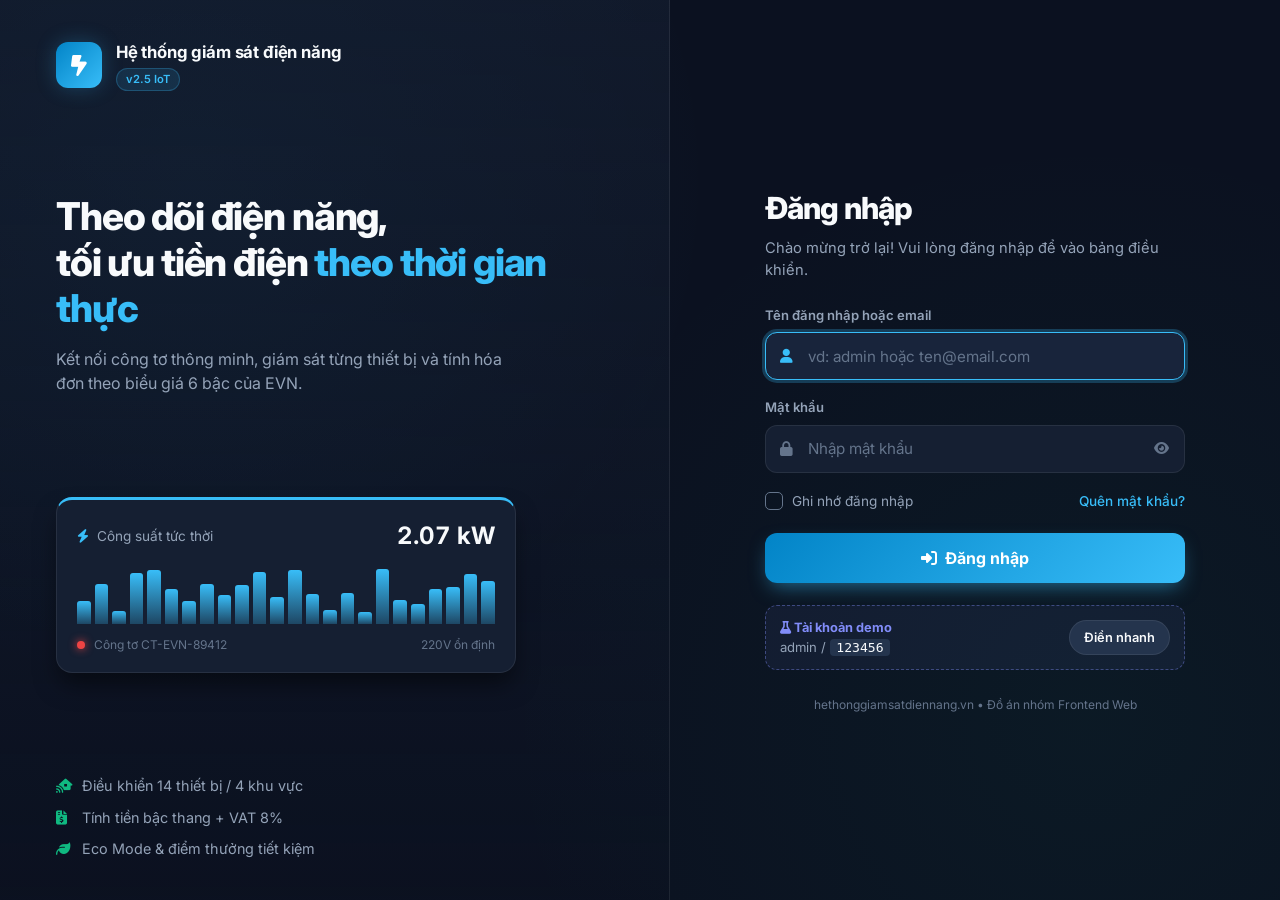
==== commit 67530bff: "LeCongTuanAnh lam trang dang nhap" ====
--- a/index.html
+++ b/index.html
@@ -20,10 +20,6 @@
             if (!ok) location.replace('login.html');
         })();
     </script>
-    <!-- Áp dụng theme trước khi render (chống nhấp nháy trắng) -->
-    <script>
-        (function(){try{var t=localStorage.getItem('ems_theme');if(t)document.documentElement.setAttribute('data-theme',t);}catch(e){}})();
-    </script>
 </head>
 <body>
 
@@ -67,77 +63,6 @@
                     <span id="topbar-eco-points">420 Điểm</span>
                 </div>
 
-                <!-- Nút điều hướng sang Trang Thống kê chi tiết -->
-                <a href="statistics.html" class="nav-stat-pill" title="Xem phân tích & báo cáo thống kê chi tiết điện năng">
-                    <i class="fas fa-chart-pie"></i>
-                    <span>Thống kê chi tiết</span>
-                </a>
-
-                <!-- NÚT & MENU QUẢN TRỊ VIÊN (HÌNH ĐẠI DIỆN + TÊN + MENU DROPDOWN) -->
-                <div class="admin-menu-wrapper">
-                    <button class="admin-profile-pill" id="admin-menu-trigger" type="button" title="Mở menu quản trị viên">
-                        <img class="admin-avatar-thumb" src="" alt="Avatar">
-                        <span id="nav-profile-name">Quản trị viên</span>
-                        <i class="fas fa-chevron-down admin-caret"></i>
-                    </button>
-
-                    <!-- Dropdown Menu Quản trị viên -->
-                    <div class="admin-dropdown-menu" id="admin-dropdown-menu">
-                        <div class="admin-dropdown-header">
-                            <div class="admin-avatar-large-wrap">
-                                <img class="admin-menu-avatar" src="" alt="Avatar">
-                                <span class="admin-status-indicator" title="Đang trực tuyến"></span>
-                            </div>
-                            <div class="admin-user-details">
-                                <strong class="admin-user-name" id="admin-menu-user-name">Quản trị viên</strong>
-                                <span class="admin-user-role-badge">
-                                    <i class="fas fa-shield-halved"></i>
-                                    <span id="admin-menu-user-role">Quản trị viên hệ thống</span>
-                                </span>
-                                <span class="admin-user-email" id="admin-menu-user-email">admin@hethonggiamsatdiennang.vn</span>
-                            </div>
-                        </div>
-
-                        <div class="admin-dropdown-list">
-                            <a href="profile.html" class="admin-dropdown-item">
-                                <i class="fas fa-id-card"></i>
-                                <span>Hồ sơ cá nhân</span>
-                            </a>
-                            <button type="button" class="admin-dropdown-item" id="btn-menu-change-avatar">
-                                <i class="fas fa-camera"></i>
-                                <span>Đổi ảnh đại diện...</span>
-                            </button>
-                            <button type="button" class="admin-dropdown-item" id="btn-menu-default-avatar" style="font-size: 0.8rem; color: var(--text-muted);">
-                                <i class="fas fa-arrow-rotate-left"></i>
-                                <span>Dùng ảnh mặc định</span>
-                            </button>
-                            <div class="admin-dropdown-divider"></div>
-                            <a href="statistics.html" class="admin-dropdown-item">
-                                <i class="fas fa-chart-pie"></i>
-                                <span>Thống kê chi tiết</span>
-                            </a>
-                            <a href="index.html" class="admin-dropdown-item">
-                                <i class="fas fa-house-laptop"></i>
-                                <span>Bảng điều khiển chính</span>
-                            </a>
-                            <div class="admin-dropdown-divider"></div>
-                            <button type="button" class="admin-dropdown-item item-logout" id="btn-menu-logout">
-                                <i class="fas fa-right-from-bracket"></i>
-                                <span>Đăng xuất</span>
-                            </button>
-                        </div>
-                    </div>
-                </div>
-
-                <!-- Input ẩn để upload ảnh đại diện từ máy tính -->
-                <input type="file" id="admin-avatar-file-input" accept="image/*" style="display: none;">
-
-                <!-- Nút chuyển đổi giao diện Sáng / Tối -->
-                <button class="theme-toggle-btn" title="Chuyển sang giao diện sáng">
-                    <i class="fas fa-sun"></i>
-                    <span>Sáng</span>
-                </button>
-
                 <!-- Đăng xuất -->
                 <button class="eco-reward-pill" id="btn-logout" title="Đăng xuất" style="cursor:pointer;font-family:inherit;color:#fca5a5;border-color:rgba(239,68,68,.4);background:rgba(239,68,68,.08);">
                     <i class="fas fa-right-from-bracket"></i>
@@ -173,8 +98,8 @@
                     <span class="metric-unit">thiết bị</span>
                 </div>
                 <div class="metric-footer">
-                    <i class="fas fa-fire" style="color: #ef4444;"></i>
-                    <span>Top tải: <strong id="metric-top-dev-short">--</strong></span>
+                    <i class="fas fa-house-signal"></i>
+                    <span>4 khu vực chức năng</span>
                 </div>
             </div>
 
@@ -207,28 +132,6 @@
                 </div>
             </div>
         </section>
-
-        <!-- THANH THEO DÕI THỜI GIAN THỰC SONG SONG VỚI TIỀN ĐIỆN: THIẾT BỊ TIÊU THỤ NHIỀU NHẤT -->
-        <div class="parallel-live-banner" id="parallel-live-banner">
-            <div class="plb-left">
-                <span class="plb-pulse-dot" title="Đang chạy song song thời gian thực với tiền điện"></span>
-                <div class="plb-tag">
-                    <i class="fas fa-fire-flame-curved" style="color: #ef4444;"></i>
-                    <span>Thiết bị tiêu thụ nhiều nhất:</span>
-                </div>
-                <strong class="plb-device-name" id="plb-device-name">--</strong>
-                <span class="plb-device-details" id="plb-device-details">-- kWh (0%) • Đang tính toán</span>
-            </div>
-            <div class="plb-right">
-                <span class="plb-sync-badge">
-                    <i class="fas fa-arrows-rotate fa-spin" style="--fa-animation-duration: 3s; font-size: 0.75rem;"></i>
-                    <span>Chạy song song tiền điện</span>
-                </span>
-                <a href="statistics.html" class="plb-link" title="Xem phân tích chi tiết điện năng">
-                    <span>Xem thống kê chi tiết</span> <i class="fas fa-arrow-right"></i>
-                </a>
-            </div>
-        </div>
 
         <!-- CONTROL TOOLBAR & FILTER -->
         <section class="toolbar-section">
@@ -242,9 +145,6 @@
             </div>
 
             <div class="action-buttons">
-                <a href="statistics.html" class="btn btn-stat-nav" title="Chuyển đến trang phân tích & thống kê chi tiết">
-                    <i class="fas fa-chart-column"></i> Thống kê chi tiết
-                </a>
                 <button class="btn btn-secondary" id="btn-turn-all-on" title="Bật toàn bộ thiết bị trong nhà">
                     <i class="fas fa-toggle-on"></i> Bật tất cả
                 </button>
@@ -376,25 +276,11 @@
     <script src="calculator.js"></script>
     <script src="app.js"></script>
     <script src="ai-advisor.js"></script>
-    <script src="theme.js"></script>
-    <script src="admin-menu.js"></script>
     <script>
         document.getElementById('btn-logout').addEventListener('click', function () {
             try { localStorage.removeItem('ems_auth'); sessionStorage.removeItem('ems_auth'); } catch (e) {}
             location.replace('login.html');
         });
-
-        // Đồng bộ tên đăng nhập lên nút Hồ sơ
-        (function syncProfileNav() {
-            try {
-                var raw = localStorage.getItem('ems_auth') || sessionStorage.getItem('ems_auth');
-                if (raw) {
-                    var info = JSON.parse(raw);
-                    var el = document.getElementById('nav-profile-name');
-                    if (el && info.name) el.textContent = info.name;
-                }
-            } catch (e) {}
-        })();
     </script>
 </body>
 </html>
--- a/style.css
+++ b/style.css
@@ -40,220 +40,6 @@
     --spring-bounce: all 0.4s cubic-bezier(0.34, 1.56, 0.64, 1);
 }
 
-/* ==========================================================================
-   LIGHT THEME - Giao diện sáng (Clean White / Soft Blue)
-   Chuyển đổi thông qua data-theme="light" trên thẻ <html>
-   ========================================================================== */
-[data-theme="light"] {
-    --bg-main: #f1f5f9;           /* Slate 100 */
-    --bg-card: #ffffff;            /* White */
-    --bg-card-hover: #f8fafc;      /* Slate 50 */
-    --bg-subtle: #e2e8f0;          /* Slate 200 */
-
-    --text-primary: #0f172a;       /* Slate 900 */
-    --text-secondary: #475569;     /* Slate 600 */
-    --text-muted: #94a3b8;         /* Slate 400 */
-
-    --primary: #0284c7;            /* Sky 600 */
-    --primary-glow: rgba(2, 132, 199, 0.18);
-    --success: #059669;            /* Emerald 600 */
-    --success-glow: rgba(5, 150, 105, 0.2);
-    --warning: #d97706;            /* Amber 600 */
-    --danger: #dc2626;             /* Red 600 */
-    --danger-glow: rgba(220, 38, 38, 0.2);
-    --info: #4f46e5;               /* Indigo 600 */
-
-    --border-color: rgba(0, 0, 0, 0.1);
-    --border-highlight: rgba(2, 132, 199, 0.35);
-
-    --shadow-sm: 0 1px 3px rgba(0,0,0,0.08), 0 1px 2px rgba(0,0,0,0.06);
-    --shadow-md: 0 4px 8px -1px rgba(0,0,0,0.1), 0 2px 4px -2px rgba(0,0,0,0.08);
-    --shadow-lg: 0 10px 20px -3px rgba(0,0,0,0.12), 0 6px 8px -4px rgba(0,0,0,0.08);
-}
-
-/* Light theme - body background */
-[data-theme="light"] body {
-    background-image:
-        radial-gradient(circle at 15% 20%, rgba(2, 132, 199, 0.06) 0%, transparent 40%),
-        radial-gradient(circle at 85% 80%, rgba(5, 150, 105, 0.05) 0%, transparent 45%);
-}
-
-/* Light theme - brand icon */
-[data-theme="light"] .brand-icon {
-    box-shadow: 0 0 16px rgba(2, 132, 199, 0.25);
-}
-
-/* Light theme - eco reward pill */
-[data-theme="light"] .eco-reward-pill {
-    background: rgba(217, 119, 6, 0.08);
-    border-color: rgba(217, 119, 6, 0.25);
-    color: var(--warning);
-}
-
-/* Light theme - clock display */
-[data-theme="light"] .clock-display {
-    background: rgba(2, 132, 199, 0.08);
-    border-color: rgba(2, 132, 199, 0.2);
-}
-
-/* Light theme - meter pulse box */
-[data-theme="light"] .meter-pulse-box {
-    background: rgba(241, 245, 249, 0.9);
-}
-
-/* Light theme - filter buttons */
-[data-theme="light"] .filter-btn.active {
-    color: #ffffff;
-}
-
-/* Light theme - room card */
-[data-theme="light"] .room-card {
-    background: rgba(248, 250, 252, 0.9);
-}
-
-/* Light theme - device item */
-[data-theme="light"] .device-item {
-    background: rgba(241, 245, 249, 0.8);
-}
-
-[data-theme="light"] .device-item.active {
-    background: #ffffff;
-    border-color: rgba(2, 132, 199, 0.3);
-}
-
-/* Light theme - bill summary box */
-[data-theme="light"] .bill-summary-box {
-    background: linear-gradient(135deg, rgba(241, 245, 249, 0.95), rgba(248, 250, 252, 0.95));
-    border-color: rgba(2, 132, 199, 0.18);
-}
-
-/* Light theme - tier item */
-[data-theme="light"] .tier-item {
-    background: rgba(248, 250, 252, 0.6);
-}
-
-[data-theme="light"] .tier-item.active {
-    background: rgba(248, 250, 252, 0.95);
-    border-color: rgba(2, 132, 199, 0.35);
-}
-
-/* Light theme - simulation bar */
-[data-theme="light"] .simulation-bar {
-    background: rgba(2, 132, 199, 0.06);
-    border-color: rgba(2, 132, 199, 0.18);
-}
-
-/* Light theme - speed select & sim toggle */
-[data-theme="light"] .speed-select,
-[data-theme="light"] .simulation-toggle-btn {
-    background: #ffffff;
-    border-color: var(--border-color);
-    color: var(--text-primary);
-}
-
-/* Light theme - toast */
-[data-theme="light"] .toast-notification {
-    background: #ffffff;
-    box-shadow: var(--shadow-lg);
-}
-
-/* Light theme - switch slider off state */
-[data-theme="light"] .slider {
-    background-color: #cbd5e1;
-    border-color: rgba(0, 0, 0, 0.12);
-}
-
-[data-theme="light"] .slider:before {
-    background-color: #64748b;
-}
-
-/* Light theme - domain url pill */
-[data-theme="light"] .domain-url-pill {
-    background: rgba(2, 132, 199, 0.1);
-    border-color: rgba(2, 132, 199, 0.25);
-    color: var(--primary);
-}
-
-/* Light theme - nav stat pill */
-[data-theme="light"] .nav-stat-pill {
-    background: rgba(2, 132, 199, 0.1);
-    border-color: rgba(2, 132, 199, 0.25);
-}
-
-[data-theme="light"] .nav-stat-pill:hover {
-    background: var(--primary);
-    color: #ffffff;
-}
-
-/* Light theme - btn stat nav */
-[data-theme="light"] .btn-stat-nav {
-    background: rgba(2, 132, 199, 0.1);
-    border-color: rgba(2, 132, 199, 0.3);
-    color: var(--primary);
-}
-
-[data-theme="light"] .btn-stat-nav:hover {
-    background: var(--primary);
-    color: #ffffff;
-}
-
-/* ==========================================================================
-   THEME TOGGLE BUTTON (NÚT CHUYỂN ĐỔI SÁNG/TỐI)
-   ========================================================================== */
-.theme-toggle-btn {
-    display: inline-flex;
-    align-items: center;
-    gap: 7px;
-    padding: 6px 14px;
-    border-radius: var(--radius-full);
-    background: rgba(245, 158, 11, 0.1);
-    border: 1px solid rgba(245, 158, 11, 0.3);
-    color: var(--warning);
-    font-size: 0.85rem;
-    font-weight: 600;
-    cursor: pointer;
-    font-family: inherit;
-    transition: var(--spring-bounce);
-    text-decoration: none;
-}
-
-.theme-toggle-btn:hover {
-    background: rgba(245, 158, 11, 0.22);
-    border-color: var(--warning);
-    transform: translateY(-1px);
-    box-shadow: 0 4px 12px rgba(245, 158, 11, 0.25);
-}
-
-.theme-toggle-btn:active {
-    transform: scale(0.95);
-}
-
-.theme-toggle-btn i {
-    font-size: 0.9rem;
-    transition: transform 0.4s cubic-bezier(0.34, 1.56, 0.64, 1);
-}
-
-.theme-toggle-btn:hover i {
-    transform: rotate(25deg) scale(1.15);
-}
-
-/* Smooth transition khi chuyển theme */
-html[data-theme] body,
-html[data-theme] .app-container,
-html[data-theme] .app-header,
-html[data-theme] .metric-card,
-html[data-theme] .section-card,
-html[data-theme] .evn-card,
-html[data-theme] .room-card,
-html[data-theme] .device-item,
-html[data-theme] .toolbar-section,
-html[data-theme] .toast-notification,
-html[data-theme] .app-footer,
-html[data-theme] .bill-summary-box,
-html[data-theme] .tier-item {
-    transition: background-color 0.4s ease, color 0.4s ease, border-color 0.4s ease, box-shadow 0.4s ease;
-}
-
 /* Base Reset & Typography */
 * {
     margin: 0;
@@ -1374,442 +1160,3 @@
 .ai-tip.good { border-left-color: var(--success); }
 .ai-tip.good i { color: var(--success); }
 @keyframes ai-in { from { opacity: 0; transform: translateY(4px); } to { opacity: 1; transform: none; } }
-
-/* ==========================================================================
-   NAVIGATION LINK SANG TRANG THỐNG KÊ CHI TIẾT (STATISTICS NAV)
-   ========================================================================== */
-.nav-stat-pill {
-    display: inline-flex;
-    align-items: center;
-    gap: 7px;
-    padding: 6px 14px;
-    border-radius: var(--radius-full);
-    background: rgba(56, 189, 248, 0.12);
-    border: 1px solid rgba(56, 189, 248, 0.3);
-    color: var(--primary);
-    font-size: 0.85rem;
-    font-weight: 600;
-    text-decoration: none;
-    transition: var(--transition-smooth);
-}
-
-.nav-stat-pill:hover {
-    background: var(--primary);
-    color: #0b1120;
-    box-shadow: 0 0 14px var(--primary-glow);
-    transform: translateY(-1px);
-}
-
-.btn-stat-nav {
-    background: rgba(56, 189, 248, 0.15);
-    border: 1px solid rgba(56, 189, 248, 0.35);
-    color: var(--primary);
-    text-decoration: none;
-}
-
-.btn-stat-nav:hover {
-    background: var(--primary);
-    color: #0b1120;
-    box-shadow: 0 0 16px var(--primary-glow);
-    transform: translateY(-1px);
-}
-
-/* ==========================================================================
-   ADMIN PROFILE PILL & DROPDOWN MENU (HÌNH ĐẠI DIỆN & MENU QUẢN TRỊ VIÊN)
-   ========================================================================== */
-.admin-menu-wrapper {
-    position: relative;
-    display: inline-flex;
-    align-items: center;
-}
-
-/* Nút bấm Quản trị viên trên Header */
-.admin-profile-pill {
-    display: inline-flex;
-    align-items: center;
-    gap: 8px;
-    padding: 5px 14px 5px 6px;
-    border-radius: var(--radius-full);
-    background: rgba(129, 140, 248, 0.12);
-    border: 1px solid rgba(129, 140, 248, 0.4);
-    color: #a5b4fc;
-    font-size: 0.85rem;
-    font-weight: 600;
-    cursor: pointer;
-    font-family: inherit;
-    transition: var(--transition-smooth);
-    user-select: none;
-    outline: none;
-}
-
-.admin-profile-pill:hover,
-.admin-menu-wrapper.open .admin-profile-pill {
-    background: rgba(129, 140, 248, 0.24);
-    border-color: #818cf8;
-    color: #ffffff;
-    box-shadow: 0 0 16px rgba(129, 140, 248, 0.35);
-    transform: translateY(-1px);
-}
-
-/* Ảnh đại diện nhỏ trên Header pill */
-.admin-avatar-thumb {
-    width: 26px;
-    height: 26px;
-    border-radius: 50%;
-    object-fit: cover;
-    background: linear-gradient(135deg, #0284c7, #818cf8);
-    border: 1.5px solid rgba(255, 255, 255, 0.3);
-    box-shadow: 0 0 8px rgba(129, 140, 248, 0.4);
-    flex-shrink: 0;
-    transition: transform 0.25s ease;
-}
-
-.admin-profile-pill:hover .admin-avatar-thumb {
-    transform: scale(1.08);
-}
-
-.admin-caret {
-    font-size: 0.7rem;
-    color: #a5b4fc;
-    transition: transform 0.25s cubic-bezier(0.16, 1, 0.3, 1);
-    margin-left: 2px;
-}
-
-.admin-menu-wrapper.open .admin-caret {
-    transform: rotate(180deg);
-}
-
-/* ==========================================================================
-   DROPDOWN MENU QUẢN TRỊ VIÊN
-   ========================================================================== */
-.admin-dropdown-menu {
-    position: absolute;
-    top: calc(100% + 10px);
-    right: 0;
-    width: 300px;
-    background: #111a2e;
-    border: 1px solid rgba(129, 140, 248, 0.35);
-    border-radius: var(--radius-lg);
-    box-shadow: 0 20px 45px rgba(0, 0, 0, 0.6), 0 0 25px rgba(129, 140, 248, 0.15);
-    padding: 16px;
-    z-index: 9999;
-    backdrop-filter: blur(16px);
-    opacity: 0;
-    visibility: hidden;
-    transform: translateY(-10px) scale(0.96);
-    transform-origin: top right;
-    transition: all 0.25s cubic-bezier(0.16, 1, 0.3, 1);
-    pointer-events: none;
-}
-
-.admin-menu-wrapper.open .admin-dropdown-menu {
-    opacity: 1;
-    visibility: visible;
-    transform: translateY(0) scale(1);
-    pointer-events: auto;
-}
-
-/* Header bên trong Dropdown Menu */
-.admin-dropdown-header {
-    display: flex;
-    align-items: center;
-    gap: 14px;
-    padding-bottom: 14px;
-    border-bottom: 1px solid rgba(255, 255, 255, 0.08);
-    margin-bottom: 12px;
-}
-
-.admin-avatar-large-wrap {
-    position: relative;
-    width: 52px;
-    height: 52px;
-    flex-shrink: 0;
-}
-
-.admin-menu-avatar {
-    width: 100%;
-    height: 100%;
-    border-radius: 50%;
-    object-fit: cover;
-    background: linear-gradient(135deg, #0284c7, #818cf8);
-    border: 2px solid rgba(129, 140, 248, 0.5);
-    box-shadow: 0 0 14px rgba(129, 140, 248, 0.4);
-}
-
-.admin-status-indicator {
-    position: absolute;
-    bottom: 0;
-    right: 0;
-    width: 13px;
-    height: 13px;
-    border-radius: 50%;
-    background: #10b981;
-    border: 2.5px solid #111a2e;
-    box-shadow: 0 0 8px #10b981;
-}
-
-.admin-user-details {
-    display: flex;
-    flex-direction: column;
-    gap: 2px;
-    min-width: 0;
-}
-
-.admin-user-name {
-    font-size: 0.98rem;
-    font-weight: 700;
-    color: var(--text-primary);
-    white-space: nowrap;
-    overflow: hidden;
-    text-overflow: ellipsis;
-}
-
-.admin-user-role-badge {
-    font-size: 0.72rem;
-    font-weight: 600;
-    color: var(--primary);
-    display: inline-flex;
-    align-items: center;
-    gap: 4px;
-}
-
-.admin-user-email {
-    font-size: 0.75rem;
-    color: var(--text-muted);
-    white-space: nowrap;
-    overflow: hidden;
-    text-overflow: ellipsis;
-}
-
-/* Danh sách Menu Items */
-.admin-dropdown-list {
-    display: flex;
-    flex-direction: column;
-    gap: 4px;
-}
-
-.admin-dropdown-item {
-    display: flex;
-    align-items: center;
-    gap: 12px;
-    padding: 9px 12px;
-    border-radius: var(--radius-sm);
-    color: var(--text-primary);
-    text-decoration: none;
-    font-size: 0.85rem;
-    font-weight: 500;
-    transition: var(--transition-fast);
-    background: transparent;
-    border: none;
-    width: 100%;
-    text-align: left;
-    cursor: pointer;
-    font-family: inherit;
-}
-
-.admin-dropdown-item i {
-    width: 20px;
-    font-size: 0.95rem;
-    text-align: center;
-    color: var(--text-secondary);
-    transition: var(--transition-fast);
-}
-
-.admin-dropdown-item:hover {
-    background: rgba(56, 189, 248, 0.1);
-    color: var(--primary);
-    transform: translateX(3px);
-}
-
-.admin-dropdown-item:hover i {
-    color: var(--primary);
-}
-
-.admin-dropdown-divider {
-    height: 1px;
-    background: rgba(255, 255, 255, 0.08);
-    margin: 8px 0;
-}
-
-.admin-dropdown-item.item-logout {
-    color: #f87171;
-}
-
-.admin-dropdown-item.item-logout i {
-    color: #f87171;
-}
-
-.admin-dropdown-item.item-logout:hover {
-    background: rgba(239, 68, 68, 0.12);
-    color: #ffffff;
-}
-
-/* Light theme compatibility */
-[data-theme="light"] .admin-profile-pill {
-    background: rgba(99, 102, 241, 0.08);
-    border-color: rgba(99, 102, 241, 0.3);
-    color: #4f46e5;
-}
-
-[data-theme="light"] .admin-profile-pill:hover,
-[data-theme="light"] .admin-menu-wrapper.open .admin-profile-pill {
-    background: rgba(99, 102, 241, 0.16);
-    border-color: #6366f1;
-    color: #312e81;
-}
-
-[data-theme="light"] .admin-dropdown-menu {
-    background: #ffffff;
-    border-color: rgba(0, 0, 0, 0.1);
-    box-shadow: 0 16px 36px rgba(0, 0, 0, 0.14), 0 0 20px rgba(0, 0, 0, 0.05);
-}
-
-[data-theme="light"] .admin-dropdown-header {
-    border-bottom-color: rgba(0, 0, 0, 0.06);
-}
-
-[data-theme="light"] .admin-status-indicator {
-    border-color: #ffffff;
-}
-
-[data-theme="light"] .admin-dropdown-divider {
-    background: rgba(0, 0, 0, 0.06);
-}
-
-[data-theme="light"] .admin-dropdown-item:hover {
-    background: #f1f5f9;
-}
-
-/* ==========================================================================
-   PARALLEL LIVE BANNER - CHẠY SONG SONG VỚI TIỀN ĐIỆN TRONG GIAO DIỆN CHÍNH
-   ========================================================================== */
-.parallel-live-banner {
-    display: flex;
-    align-items: center;
-    justify-content: space-between;
-    gap: 14px;
-    background: linear-gradient(135deg, rgba(30, 41, 59, 0.8) 0%, rgba(15, 23, 42, 0.9) 100%);
-    border: 1px solid rgba(239, 68, 68, 0.3);
-    box-shadow: 0 4px 20px -2px rgba(239, 68, 68, 0.12), 0 0 1px 1px rgba(255, 255, 255, 0.04);
-    backdrop-filter: blur(12px);
-    border-radius: var(--radius-md);
-    padding: 11px 18px;
-    margin-bottom: 22px;
-    transition: var(--transition-smooth);
-}
-
-.parallel-live-banner:hover {
-    border-color: rgba(239, 68, 68, 0.5);
-    box-shadow: 0 6px 24px -2px rgba(239, 68, 68, 0.2);
-}
-
-[data-theme="light"] .parallel-live-banner {
-    background: linear-gradient(135deg, rgba(254, 242, 242, 0.9) 0%, rgba(255, 255, 255, 0.98) 100%);
-    border-color: rgba(239, 68, 68, 0.25);
-    box-shadow: 0 4px 18px -2px rgba(239, 68, 68, 0.1);
-}
-
-.plb-left {
-    display: flex;
-    align-items: center;
-    gap: 10px;
-    flex-wrap: wrap;
-}
-
-.plb-pulse-dot {
-    width: 9px;
-    height: 9px;
-    border-radius: 50%;
-    background: #ef4444;
-    box-shadow: 0 0 0 0 rgba(239, 68, 68, 0.7);
-    animation: livePulsePlb 1.8s infinite;
-    flex-shrink: 0;
-}
-
-@keyframes livePulsePlb {
-    0% {
-        box-shadow: 0 0 0 0 rgba(239, 68, 68, 0.8);
-    }
-    70% {
-        box-shadow: 0 0 0 8px rgba(239, 68, 68, 0);
-    }
-    100% {
-        box-shadow: 0 0 0 0 rgba(239, 68, 68, 0);
-    }
-}
-
-.plb-tag {
-    display: inline-flex;
-    align-items: center;
-    gap: 6px;
-    font-size: 0.82rem;
-    font-weight: 600;
-    color: var(--text-secondary);
-}
-
-.plb-device-name {
-    font-size: 0.95rem;
-    font-weight: 700;
-    color: #f87171;
-    letter-spacing: -0.01em;
-}
-
-[data-theme="light"] .plb-device-name {
-    color: #dc2626;
-}
-
-.plb-device-details {
-    font-size: 0.82rem;
-    color: var(--text-muted);
-}
-
-.plb-right {
-    display: flex;
-    align-items: center;
-    gap: 14px;
-    flex-shrink: 0;
-}
-
-.plb-sync-badge {
-    display: inline-flex;
-    align-items: center;
-    gap: 6px;
-    font-size: 0.74rem;
-    font-weight: 600;
-    color: #10b981;
-    background: rgba(16, 185, 129, 0.12);
-    border: 1px solid rgba(16, 185, 129, 0.3);
-    padding: 4px 10px;
-    border-radius: var(--radius-full);
-}
-
-.plb-link {
-    display: inline-flex;
-    align-items: center;
-    gap: 6px;
-    font-size: 0.82rem;
-    font-weight: 600;
-    color: var(--primary);
-    text-decoration: none;
-    transition: var(--transition-smooth);
-}
-
-.plb-link:hover {
-    color: var(--primary-hover);
-    transform: translateX(2px);
-}
-
-@media (max-width: 768px) {
-    .parallel-live-banner {
-        flex-direction: column;
-        align-items: flex-start;
-        gap: 10px;
-    }
-    .plb-right {
-        width: 100%;
-        justify-content: space-between;
-    }
-}
-
-
-
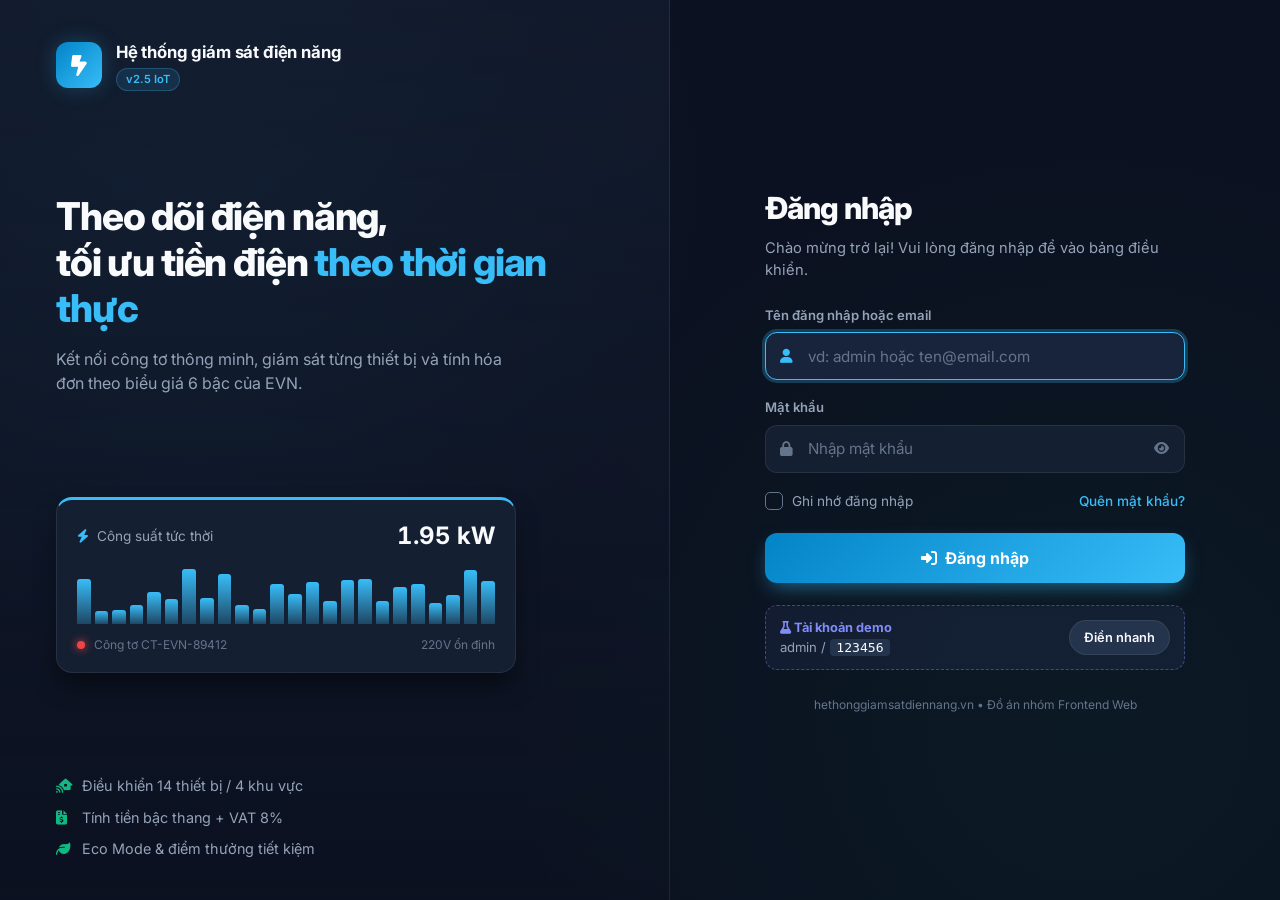
==== commit a8aed6bb: "PhanThanhSon lam code trang chi tiet chuc nang cua website" ====
--- a/index.html
+++ b/index.html
@@ -63,6 +63,12 @@
                     <span id="topbar-eco-points">420 Điểm</span>
                 </div>
 
+                <!-- Nút chuyển sang Trang Thống kê chi tiết -->
+                <a href="statistics.html" class="nav-stat-btn" id="btn-nav-statistics" title="Xem phân tích thống kê điện năng chi tiết">
+                    <i class="fas fa-chart-column"></i>
+                    <span>Trang Thống kê</span>
+                </a>
+
                 <!-- Đăng xuất -->
                 <button class="eco-reward-pill" id="btn-logout" title="Đăng xuất" style="cursor:pointer;font-family:inherit;color:#fca5a5;border-color:rgba(239,68,68,.4);background:rgba(239,68,68,.08);">
                     <i class="fas fa-right-from-bracket"></i>
@@ -112,9 +118,14 @@
                     <span class="metric-value" id="metric-total-kwh">0.000</span>
                     <span class="metric-unit">kWh</span>
                 </div>
-                <div class="metric-footer">
-                    <i class="fas fa-bolt"></i>
-                    <span id="metric-kwh-subtext">Đang tích lũy từng giây...</span>
+                <div class="metric-footer" style="display: flex; justify-content: space-between; align-items: center;">
+                    <div>
+                        <i class="fas fa-bolt"></i>
+                        <span id="metric-kwh-subtext">Đang tích lũy từng giây...</span>
+                    </div>
+                    <a href="statistics.html" style="color: var(--primary); font-size: 0.78rem; text-decoration: none; font-weight: 600; display: inline-flex; align-items: center; gap: 4px;" title="Xem biểu đồ thống kê">
+                        <span>Chi tiết</span> <i class="fas fa-chevron-right" style="font-size: 0.7rem;"></i>
+                    </a>
                 </div>
             </div>
 
@@ -274,6 +285,7 @@
     <!-- Scripts in order of dependency -->
     <script src="data.js"></script>
     <script src="calculator.js"></script>
+    <script src="shared-storage.js"></script>
     <script src="app.js"></script>
     <script src="ai-advisor.js"></script>
     <script>
--- a/style.css
+++ b/style.css
@@ -230,6 +230,33 @@
     100% { transform: scale(1); }
 }
 
+/* Nút điều hướng sang Trang Thống kê */
+.nav-stat-btn {
+    display: inline-flex;
+    align-items: center;
+    gap: 7px;
+    padding: 6px 14px;
+    border-radius: var(--radius-full);
+    background: rgba(56, 189, 248, 0.12);
+    border: 1px solid rgba(56, 189, 248, 0.35);
+    color: var(--primary);
+    font-size: 0.85rem;
+    font-weight: 600;
+    text-decoration: none;
+    transition: var(--transition-fast);
+}
+
+.nav-stat-btn:hover {
+    background: rgba(56, 189, 248, 0.25);
+    border-color: var(--primary);
+    box-shadow: 0 0 12px var(--primary-glow);
+    transform: translateY(-2px);
+}
+
+.nav-stat-btn i {
+    font-size: 0.95rem;
+}
+
 /* Quick Metrics Row */
 .metrics-grid {
     display: grid;
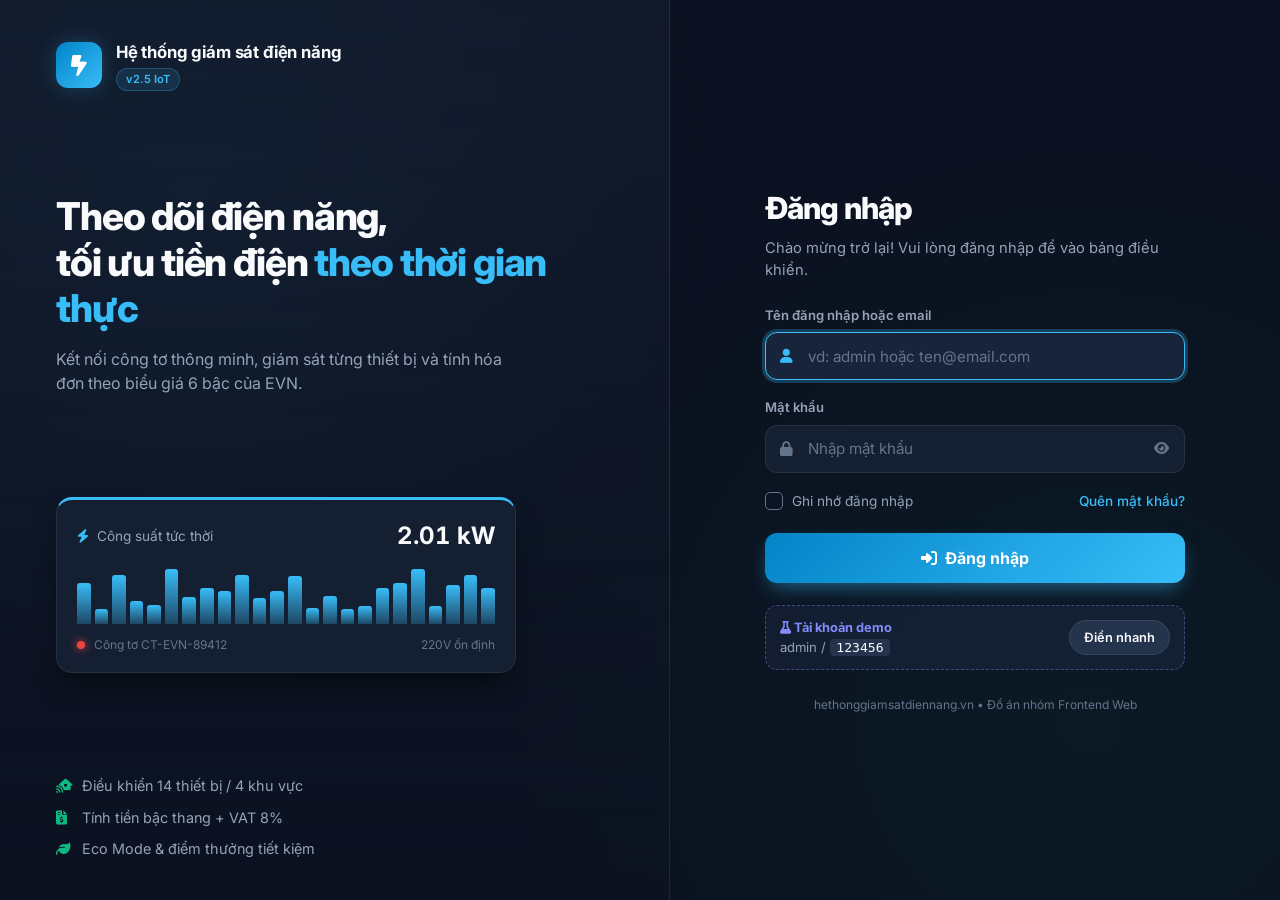
==== commit 78a0eb09: "code hoàn thiện" ====
--- a/index.html
+++ b/index.html
@@ -20,6 +20,10 @@
             if (!ok) location.replace('login.html');
         })();
     </script>
+    <!-- Áp dụng theme trước khi render (chống nhấp nháy trắng) -->
+    <script>
+        (function(){try{var t=localStorage.getItem('ems_theme');if(t)document.documentElement.setAttribute('data-theme',t);}catch(e){}})();
+    </script>
 </head>
 <body>
 
@@ -63,11 +67,76 @@
                     <span id="topbar-eco-points">420 Điểm</span>
                 </div>
 
-                <!-- Nút chuyển sang Trang Thống kê chi tiết -->
-                <a href="statistics.html" class="nav-stat-btn" id="btn-nav-statistics" title="Xem phân tích thống kê điện năng chi tiết">
-                    <i class="fas fa-chart-column"></i>
-                    <span>Trang Thống kê</span>
+                <!-- Nút điều hướng sang Trang Thống kê chi tiết -->
+                <a href="statistics.html" class="nav-stat-pill" title="Xem phân tích & báo cáo thống kê chi tiết điện năng">
+                    <i class="fas fa-chart-pie"></i>
+                    <span>Thống kê chi tiết</span>
                 </a>
+
+                <!-- NÚT & MENU QUẢN TRỊ VIÊN (HÌNH ĐẠI DIỆN + TÊN + MENU DROPDOWN) -->
+                <div class="admin-menu-wrapper">
+                    <button class="admin-profile-pill" id="admin-menu-trigger" type="button" title="Mở menu quản trị viên">
+                        <img class="admin-avatar-thumb" src="" alt="Avatar">
+                        <span id="nav-profile-name">Quản trị viên</span>
+                        <i class="fas fa-chevron-down admin-caret"></i>
+                    </button>
+
+                    <!-- Dropdown Menu Quản trị viên -->
+                    <div class="admin-dropdown-menu" id="admin-dropdown-menu">
+                        <div class="admin-dropdown-header">
+                            <div class="admin-avatar-large-wrap">
+                                <img class="admin-menu-avatar" src="" alt="Avatar">
+                                <span class="admin-status-indicator" title="Đang trực tuyến"></span>
+                            </div>
+                            <div class="admin-user-details">
+                                <strong class="admin-user-name" id="admin-menu-user-name">Quản trị viên</strong>
+                                <span class="admin-user-role-badge">
+                                    <i class="fas fa-shield-halved"></i>
+                                    <span id="admin-menu-user-role">Quản trị viên hệ thống</span>
+                                </span>
+                                <span class="admin-user-email" id="admin-menu-user-email">admin@hethonggiamsatdiennang.vn</span>
+                            </div>
+                        </div>
+
+                        <div class="admin-dropdown-list">
+                            <a href="profile.html" class="admin-dropdown-item">
+                                <i class="fas fa-id-card"></i>
+                                <span>Hồ sơ cá nhân</span>
+                            </a>
+                            <button type="button" class="admin-dropdown-item" id="btn-menu-change-avatar">
+                                <i class="fas fa-camera"></i>
+                                <span>Đổi ảnh đại diện...</span>
+                            </button>
+                            <button type="button" class="admin-dropdown-item" id="btn-menu-default-avatar" style="font-size: 0.8rem; color: var(--text-muted);">
+                                <i class="fas fa-arrow-rotate-left"></i>
+                                <span>Dùng ảnh mặc định</span>
+                            </button>
+                            <div class="admin-dropdown-divider"></div>
+                            <a href="statistics.html" class="admin-dropdown-item">
+                                <i class="fas fa-chart-pie"></i>
+                                <span>Thống kê chi tiết</span>
+                            </a>
+                            <a href="index.html" class="admin-dropdown-item">
+                                <i class="fas fa-house-laptop"></i>
+                                <span>Bảng điều khiển chính</span>
+                            </a>
+                            <div class="admin-dropdown-divider"></div>
+                            <button type="button" class="admin-dropdown-item item-logout" id="btn-menu-logout">
+                                <i class="fas fa-right-from-bracket"></i>
+                                <span>Đăng xuất</span>
+                            </button>
+                        </div>
+                    </div>
+                </div>
+
+                <!-- Input ẩn để upload ảnh đại diện từ máy tính -->
+                <input type="file" id="admin-avatar-file-input" accept="image/*" style="display: none;">
+
+                <!-- Nút chuyển đổi giao diện Sáng / Tối -->
+                <button class="theme-toggle-btn" title="Chuyển sang giao diện sáng">
+                    <i class="fas fa-sun"></i>
+                    <span>Sáng</span>
+                </button>
 
                 <!-- Đăng xuất -->
                 <button class="eco-reward-pill" id="btn-logout" title="Đăng xuất" style="cursor:pointer;font-family:inherit;color:#fca5a5;border-color:rgba(239,68,68,.4);background:rgba(239,68,68,.08);">
@@ -104,8 +173,8 @@
                     <span class="metric-unit">thiết bị</span>
                 </div>
                 <div class="metric-footer">
-                    <i class="fas fa-house-signal"></i>
-                    <span>4 khu vực chức năng</span>
+                    <i class="fas fa-fire" style="color: #ef4444;"></i>
+                    <span>Top tải: <strong id="metric-top-dev-short">--</strong></span>
                 </div>
             </div>
 
@@ -118,14 +187,9 @@
                     <span class="metric-value" id="metric-total-kwh">0.000</span>
                     <span class="metric-unit">kWh</span>
                 </div>
-                <div class="metric-footer" style="display: flex; justify-content: space-between; align-items: center;">
-                    <div>
-                        <i class="fas fa-bolt"></i>
-                        <span id="metric-kwh-subtext">Đang tích lũy từng giây...</span>
-                    </div>
-                    <a href="statistics.html" style="color: var(--primary); font-size: 0.78rem; text-decoration: none; font-weight: 600; display: inline-flex; align-items: center; gap: 4px;" title="Xem biểu đồ thống kê">
-                        <span>Chi tiết</span> <i class="fas fa-chevron-right" style="font-size: 0.7rem;"></i>
-                    </a>
+                <div class="metric-footer">
+                    <i class="fas fa-bolt"></i>
+                    <span id="metric-kwh-subtext">Đang tích lũy từng giây...</span>
                 </div>
             </div>
 
@@ -143,6 +207,28 @@
                 </div>
             </div>
         </section>
+
+        <!-- THANH THEO DÕI THỜI GIAN THỰC SONG SONG VỚI TIỀN ĐIỆN: THIẾT BỊ TIÊU THỤ NHIỀU NHẤT -->
+        <div class="parallel-live-banner" id="parallel-live-banner">
+            <div class="plb-left">
+                <span class="plb-pulse-dot" title="Đang chạy song song thời gian thực với tiền điện"></span>
+                <div class="plb-tag">
+                    <i class="fas fa-fire-flame-curved" style="color: #ef4444;"></i>
+                    <span>Thiết bị tiêu thụ nhiều nhất:</span>
+                </div>
+                <strong class="plb-device-name" id="plb-device-name">--</strong>
+                <span class="plb-device-details" id="plb-device-details">-- kWh (0%) • Đang tính toán</span>
+            </div>
+            <div class="plb-right">
+                <span class="plb-sync-badge">
+                    <i class="fas fa-arrows-rotate fa-spin" style="--fa-animation-duration: 3s; font-size: 0.75rem;"></i>
+                    <span>Chạy song song tiền điện</span>
+                </span>
+                <a href="statistics.html" class="plb-link" title="Xem phân tích chi tiết điện năng">
+                    <span>Xem thống kê chi tiết</span> <i class="fas fa-arrow-right"></i>
+                </a>
+            </div>
+        </div>
 
         <!-- CONTROL TOOLBAR & FILTER -->
         <section class="toolbar-section">
@@ -156,6 +242,9 @@
             </div>
 
             <div class="action-buttons">
+                <a href="statistics.html" class="btn btn-stat-nav" title="Chuyển đến trang phân tích & thống kê chi tiết">
+                    <i class="fas fa-chart-column"></i> Thống kê chi tiết
+                </a>
                 <button class="btn btn-secondary" id="btn-turn-all-on" title="Bật toàn bộ thiết bị trong nhà">
                     <i class="fas fa-toggle-on"></i> Bật tất cả
                 </button>
@@ -285,14 +374,27 @@
     <!-- Scripts in order of dependency -->
     <script src="data.js"></script>
     <script src="calculator.js"></script>
-    <script src="shared-storage.js"></script>
     <script src="app.js"></script>
     <script src="ai-advisor.js"></script>
+    <script src="theme.js"></script>
+    <script src="admin-menu.js"></script>
     <script>
         document.getElementById('btn-logout').addEventListener('click', function () {
             try { localStorage.removeItem('ems_auth'); sessionStorage.removeItem('ems_auth'); } catch (e) {}
             location.replace('login.html');
         });
+
+        // Đồng bộ tên đăng nhập lên nút Hồ sơ
+        (function syncProfileNav() {
+            try {
+                var raw = localStorage.getItem('ems_auth') || sessionStorage.getItem('ems_auth');
+                if (raw) {
+                    var info = JSON.parse(raw);
+                    var el = document.getElementById('nav-profile-name');
+                    if (el && info.name) el.textContent = info.name;
+                }
+            } catch (e) {}
+        })();
     </script>
 </body>
 </html>
--- a/style.css
+++ b/style.css
@@ -40,6 +40,220 @@
     --spring-bounce: all 0.4s cubic-bezier(0.34, 1.56, 0.64, 1);
 }
 
+/* ==========================================================================
+   LIGHT THEME - Giao diện sáng (Clean White / Soft Blue)
+   Chuyển đổi thông qua data-theme="light" trên thẻ <html>
+   ========================================================================== */
+[data-theme="light"] {
+    --bg-main: #f1f5f9;           /* Slate 100 */
+    --bg-card: #ffffff;            /* White */
+    --bg-card-hover: #f8fafc;      /* Slate 50 */
+    --bg-subtle: #e2e8f0;          /* Slate 200 */
+
+    --text-primary: #0f172a;       /* Slate 900 */
+    --text-secondary: #475569;     /* Slate 600 */
+    --text-muted: #94a3b8;         /* Slate 400 */
+
+    --primary: #0284c7;            /* Sky 600 */
+    --primary-glow: rgba(2, 132, 199, 0.18);
+    --success: #059669;            /* Emerald 600 */
+    --success-glow: rgba(5, 150, 105, 0.2);
+    --warning: #d97706;            /* Amber 600 */
+    --danger: #dc2626;             /* Red 600 */
+    --danger-glow: rgba(220, 38, 38, 0.2);
+    --info: #4f46e5;               /* Indigo 600 */
+
+    --border-color: rgba(0, 0, 0, 0.1);
+    --border-highlight: rgba(2, 132, 199, 0.35);
+
+    --shadow-sm: 0 1px 3px rgba(0,0,0,0.08), 0 1px 2px rgba(0,0,0,0.06);
+    --shadow-md: 0 4px 8px -1px rgba(0,0,0,0.1), 0 2px 4px -2px rgba(0,0,0,0.08);
+    --shadow-lg: 0 10px 20px -3px rgba(0,0,0,0.12), 0 6px 8px -4px rgba(0,0,0,0.08);
+}
+
+/* Light theme - body background */
+[data-theme="light"] body {
+    background-image:
+        radial-gradient(circle at 15% 20%, rgba(2, 132, 199, 0.06) 0%, transparent 40%),
+        radial-gradient(circle at 85% 80%, rgba(5, 150, 105, 0.05) 0%, transparent 45%);
+}
+
+/* Light theme - brand icon */
+[data-theme="light"] .brand-icon {
+    box-shadow: 0 0 16px rgba(2, 132, 199, 0.25);
+}
+
+/* Light theme - eco reward pill */
+[data-theme="light"] .eco-reward-pill {
+    background: rgba(217, 119, 6, 0.08);
+    border-color: rgba(217, 119, 6, 0.25);
+    color: var(--warning);
+}
+
+/* Light theme - clock display */
+[data-theme="light"] .clock-display {
+    background: rgba(2, 132, 199, 0.08);
+    border-color: rgba(2, 132, 199, 0.2);
+}
+
+/* Light theme - meter pulse box */
+[data-theme="light"] .meter-pulse-box {
+    background: rgba(241, 245, 249, 0.9);
+}
+
+/* Light theme - filter buttons */
+[data-theme="light"] .filter-btn.active {
+    color: #ffffff;
+}
+
+/* Light theme - room card */
+[data-theme="light"] .room-card {
+    background: rgba(248, 250, 252, 0.9);
+}
+
+/* Light theme - device item */
+[data-theme="light"] .device-item {
+    background: rgba(241, 245, 249, 0.8);
+}
+
+[data-theme="light"] .device-item.active {
+    background: #ffffff;
+    border-color: rgba(2, 132, 199, 0.3);
+}
+
+/* Light theme - bill summary box */
+[data-theme="light"] .bill-summary-box {
+    background: linear-gradient(135deg, rgba(241, 245, 249, 0.95), rgba(248, 250, 252, 0.95));
+    border-color: rgba(2, 132, 199, 0.18);
+}
+
+/* Light theme - tier item */
+[data-theme="light"] .tier-item {
+    background: rgba(248, 250, 252, 0.6);
+}
+
+[data-theme="light"] .tier-item.active {
+    background: rgba(248, 250, 252, 0.95);
+    border-color: rgba(2, 132, 199, 0.35);
+}
+
+/* Light theme - simulation bar */
+[data-theme="light"] .simulation-bar {
+    background: rgba(2, 132, 199, 0.06);
+    border-color: rgba(2, 132, 199, 0.18);
+}
+
+/* Light theme - speed select & sim toggle */
+[data-theme="light"] .speed-select,
+[data-theme="light"] .simulation-toggle-btn {
+    background: #ffffff;
+    border-color: var(--border-color);
+    color: var(--text-primary);
+}
+
+/* Light theme - toast */
+[data-theme="light"] .toast-notification {
+    background: #ffffff;
+    box-shadow: var(--shadow-lg);
+}
+
+/* Light theme - switch slider off state */
+[data-theme="light"] .slider {
+    background-color: #cbd5e1;
+    border-color: rgba(0, 0, 0, 0.12);
+}
+
+[data-theme="light"] .slider:before {
+    background-color: #64748b;
+}
+
+/* Light theme - domain url pill */
+[data-theme="light"] .domain-url-pill {
+    background: rgba(2, 132, 199, 0.1);
+    border-color: rgba(2, 132, 199, 0.25);
+    color: var(--primary);
+}
+
+/* Light theme - nav stat pill */
+[data-theme="light"] .nav-stat-pill {
+    background: rgba(2, 132, 199, 0.1);
+    border-color: rgba(2, 132, 199, 0.25);
+}
+
+[data-theme="light"] .nav-stat-pill:hover {
+    background: var(--primary);
+    color: #ffffff;
+}
+
+/* Light theme - btn stat nav */
+[data-theme="light"] .btn-stat-nav {
+    background: rgba(2, 132, 199, 0.1);
+    border-color: rgba(2, 132, 199, 0.3);
+    color: var(--primary);
+}
+
+[data-theme="light"] .btn-stat-nav:hover {
+    background: var(--primary);
+    color: #ffffff;
+}
+
+/* ==========================================================================
+   THEME TOGGLE BUTTON (NÚT CHUYỂN ĐỔI SÁNG/TỐI)
+   ========================================================================== */
+.theme-toggle-btn {
+    display: inline-flex;
+    align-items: center;
+    gap: 7px;
+    padding: 6px 14px;
+    border-radius: var(--radius-full);
+    background: rgba(245, 158, 11, 0.1);
+    border: 1px solid rgba(245, 158, 11, 0.3);
+    color: var(--warning);
+    font-size: 0.85rem;
+    font-weight: 600;
+    cursor: pointer;
+    font-family: inherit;
+    transition: var(--spring-bounce);
+    text-decoration: none;
+}
+
+.theme-toggle-btn:hover {
+    background: rgba(245, 158, 11, 0.22);
+    border-color: var(--warning);
+    transform: translateY(-1px);
+    box-shadow: 0 4px 12px rgba(245, 158, 11, 0.25);
+}
+
+.theme-toggle-btn:active {
+    transform: scale(0.95);
+}
+
+.theme-toggle-btn i {
+    font-size: 0.9rem;
+    transition: transform 0.4s cubic-bezier(0.34, 1.56, 0.64, 1);
+}
+
+.theme-toggle-btn:hover i {
+    transform: rotate(25deg) scale(1.15);
+}
+
+/* Smooth transition khi chuyển theme */
+html[data-theme] body,
+html[data-theme] .app-container,
+html[data-theme] .app-header,
+html[data-theme] .metric-card,
+html[data-theme] .section-card,
+html[data-theme] .evn-card,
+html[data-theme] .room-card,
+html[data-theme] .device-item,
+html[data-theme] .toolbar-section,
+html[data-theme] .toast-notification,
+html[data-theme] .app-footer,
+html[data-theme] .bill-summary-box,
+html[data-theme] .tier-item {
+    transition: background-color 0.4s ease, color 0.4s ease, border-color 0.4s ease, box-shadow 0.4s ease;
+}
+
 /* Base Reset & Typography */
 * {
     margin: 0;
@@ -228,33 +442,6 @@
     0% { transform: scale(1); }
     50% { transform: scale(1.18); background: rgba(245, 158, 11, 0.25); box-shadow: 0 0 16px rgba(245, 158, 11, 0.4); }
     100% { transform: scale(1); }
-}
-
-/* Nút điều hướng sang Trang Thống kê */
-.nav-stat-btn {
-    display: inline-flex;
-    align-items: center;
-    gap: 7px;
-    padding: 6px 14px;
-    border-radius: var(--radius-full);
-    background: rgba(56, 189, 248, 0.12);
-    border: 1px solid rgba(56, 189, 248, 0.35);
-    color: var(--primary);
-    font-size: 0.85rem;
-    font-weight: 600;
-    text-decoration: none;
-    transition: var(--transition-fast);
-}
-
-.nav-stat-btn:hover {
-    background: rgba(56, 189, 248, 0.25);
-    border-color: var(--primary);
-    box-shadow: 0 0 12px var(--primary-glow);
-    transform: translateY(-2px);
-}
-
-.nav-stat-btn i {
-    font-size: 0.95rem;
 }
 
 /* Quick Metrics Row */
@@ -1187,3 +1374,442 @@
 .ai-tip.good { border-left-color: var(--success); }
 .ai-tip.good i { color: var(--success); }
 @keyframes ai-in { from { opacity: 0; transform: translateY(4px); } to { opacity: 1; transform: none; } }
+
+/* ==========================================================================
+   NAVIGATION LINK SANG TRANG THỐNG KÊ CHI TIẾT (STATISTICS NAV)
+   ========================================================================== */
+.nav-stat-pill {
+    display: inline-flex;
+    align-items: center;
+    gap: 7px;
+    padding: 6px 14px;
+    border-radius: var(--radius-full);
+    background: rgba(56, 189, 248, 0.12);
+    border: 1px solid rgba(56, 189, 248, 0.3);
+    color: var(--primary);
+    font-size: 0.85rem;
+    font-weight: 600;
+    text-decoration: none;
+    transition: var(--transition-smooth);
+}
+
+.nav-stat-pill:hover {
+    background: var(--primary);
+    color: #0b1120;
+    box-shadow: 0 0 14px var(--primary-glow);
+    transform: translateY(-1px);
+}
+
+.btn-stat-nav {
+    background: rgba(56, 189, 248, 0.15);
+    border: 1px solid rgba(56, 189, 248, 0.35);
+    color: var(--primary);
+    text-decoration: none;
+}
+
+.btn-stat-nav:hover {
+    background: var(--primary);
+    color: #0b1120;
+    box-shadow: 0 0 16px var(--primary-glow);
+    transform: translateY(-1px);
+}
+
+/* ==========================================================================
+   ADMIN PROFILE PILL & DROPDOWN MENU (HÌNH ĐẠI DIỆN & MENU QUẢN TRỊ VIÊN)
+   ========================================================================== */
+.admin-menu-wrapper {
+    position: relative;
+    display: inline-flex;
+    align-items: center;
+}
+
+/* Nút bấm Quản trị viên trên Header */
+.admin-profile-pill {
+    display: inline-flex;
+    align-items: center;
+    gap: 8px;
+    padding: 5px 14px 5px 6px;
+    border-radius: var(--radius-full);
+    background: rgba(129, 140, 248, 0.12);
+    border: 1px solid rgba(129, 140, 248, 0.4);
+    color: #a5b4fc;
+    font-size: 0.85rem;
+    font-weight: 600;
+    cursor: pointer;
+    font-family: inherit;
+    transition: var(--transition-smooth);
+    user-select: none;
+    outline: none;
+}
+
+.admin-profile-pill:hover,
+.admin-menu-wrapper.open .admin-profile-pill {
+    background: rgba(129, 140, 248, 0.24);
+    border-color: #818cf8;
+    color: #ffffff;
+    box-shadow: 0 0 16px rgba(129, 140, 248, 0.35);
+    transform: translateY(-1px);
+}
+
+/* Ảnh đại diện nhỏ trên Header pill */
+.admin-avatar-thumb {
+    width: 26px;
+    height: 26px;
+    border-radius: 50%;
+    object-fit: cover;
+    background: linear-gradient(135deg, #0284c7, #818cf8);
+    border: 1.5px solid rgba(255, 255, 255, 0.3);
+    box-shadow: 0 0 8px rgba(129, 140, 248, 0.4);
+    flex-shrink: 0;
+    transition: transform 0.25s ease;
+}
+
+.admin-profile-pill:hover .admin-avatar-thumb {
+    transform: scale(1.08);
+}
+
+.admin-caret {
+    font-size: 0.7rem;
+    color: #a5b4fc;
+    transition: transform 0.25s cubic-bezier(0.16, 1, 0.3, 1);
+    margin-left: 2px;
+}
+
+.admin-menu-wrapper.open .admin-caret {
+    transform: rotate(180deg);
+}
+
+/* ==========================================================================
+   DROPDOWN MENU QUẢN TRỊ VIÊN
+   ========================================================================== */
+.admin-dropdown-menu {
+    position: absolute;
+    top: calc(100% + 10px);
+    right: 0;
+    width: 300px;
+    background: #111a2e;
+    border: 1px solid rgba(129, 140, 248, 0.35);
+    border-radius: var(--radius-lg);
+    box-shadow: 0 20px 45px rgba(0, 0, 0, 0.6), 0 0 25px rgba(129, 140, 248, 0.15);
+    padding: 16px;
+    z-index: 9999;
+    backdrop-filter: blur(16px);
+    opacity: 0;
+    visibility: hidden;
+    transform: translateY(-10px) scale(0.96);
+    transform-origin: top right;
+    transition: all 0.25s cubic-bezier(0.16, 1, 0.3, 1);
+    pointer-events: none;
+}
+
+.admin-menu-wrapper.open .admin-dropdown-menu {
+    opacity: 1;
+    visibility: visible;
+    transform: translateY(0) scale(1);
+    pointer-events: auto;
+}
+
+/* Header bên trong Dropdown Menu */
+.admin-dropdown-header {
+    display: flex;
+    align-items: center;
+    gap: 14px;
+    padding-bottom: 14px;
+    border-bottom: 1px solid rgba(255, 255, 255, 0.08);
+    margin-bottom: 12px;
+}
+
+.admin-avatar-large-wrap {
+    position: relative;
+    width: 52px;
+    height: 52px;
+    flex-shrink: 0;
+}
+
+.admin-menu-avatar {
+    width: 100%;
+    height: 100%;
+    border-radius: 50%;
+    object-fit: cover;
+    background: linear-gradient(135deg, #0284c7, #818cf8);
+    border: 2px solid rgba(129, 140, 248, 0.5);
+    box-shadow: 0 0 14px rgba(129, 140, 248, 0.4);
+}
+
+.admin-status-indicator {
+    position: absolute;
+    bottom: 0;
+    right: 0;
+    width: 13px;
+    height: 13px;
+    border-radius: 50%;
+    background: #10b981;
+    border: 2.5px solid #111a2e;
+    box-shadow: 0 0 8px #10b981;
+}
+
+.admin-user-details {
+    display: flex;
+    flex-direction: column;
+    gap: 2px;
+    min-width: 0;
+}
+
+.admin-user-name {
+    font-size: 0.98rem;
+    font-weight: 700;
+    color: var(--text-primary);
+    white-space: nowrap;
+    overflow: hidden;
+    text-overflow: ellipsis;
+}
+
+.admin-user-role-badge {
+    font-size: 0.72rem;
+    font-weight: 600;
+    color: var(--primary);
+    display: inline-flex;
+    align-items: center;
+    gap: 4px;
+}
+
+.admin-user-email {
+    font-size: 0.75rem;
+    color: var(--text-muted);
+    white-space: nowrap;
+    overflow: hidden;
+    text-overflow: ellipsis;
+}
+
+/* Danh sách Menu Items */
+.admin-dropdown-list {
+    display: flex;
+    flex-direction: column;
+    gap: 4px;
+}
+
+.admin-dropdown-item {
+    display: flex;
+    align-items: center;
+    gap: 12px;
+    padding: 9px 12px;
+    border-radius: var(--radius-sm);
+    color: var(--text-primary);
+    text-decoration: none;
+    font-size: 0.85rem;
+    font-weight: 500;
+    transition: var(--transition-fast);
+    background: transparent;
+    border: none;
+    width: 100%;
+    text-align: left;
+    cursor: pointer;
+    font-family: inherit;
+}
+
+.admin-dropdown-item i {
+    width: 20px;
+    font-size: 0.95rem;
+    text-align: center;
+    color: var(--text-secondary);
+    transition: var(--transition-fast);
+}
+
+.admin-dropdown-item:hover {
+    background: rgba(56, 189, 248, 0.1);
+    color: var(--primary);
+    transform: translateX(3px);
+}
+
+.admin-dropdown-item:hover i {
+    color: var(--primary);
+}
+
+.admin-dropdown-divider {
+    height: 1px;
+    background: rgba(255, 255, 255, 0.08);
+    margin: 8px 0;
+}
+
+.admin-dropdown-item.item-logout {
+    color: #f87171;
+}
+
+.admin-dropdown-item.item-logout i {
+    color: #f87171;
+}
+
+.admin-dropdown-item.item-logout:hover {
+    background: rgba(239, 68, 68, 0.12);
+    color: #ffffff;
+}
+
+/* Light theme compatibility */
+[data-theme="light"] .admin-profile-pill {
+    background: rgba(99, 102, 241, 0.08);
+    border-color: rgba(99, 102, 241, 0.3);
+    color: #4f46e5;
+}
+
+[data-theme="light"] .admin-profile-pill:hover,
+[data-theme="light"] .admin-menu-wrapper.open .admin-profile-pill {
+    background: rgba(99, 102, 241, 0.16);
+    border-color: #6366f1;
+    color: #312e81;
+}
+
+[data-theme="light"] .admin-dropdown-menu {
+    background: #ffffff;
+    border-color: rgba(0, 0, 0, 0.1);
+    box-shadow: 0 16px 36px rgba(0, 0, 0, 0.14), 0 0 20px rgba(0, 0, 0, 0.05);
+}
+
+[data-theme="light"] .admin-dropdown-header {
+    border-bottom-color: rgba(0, 0, 0, 0.06);
+}
+
+[data-theme="light"] .admin-status-indicator {
+    border-color: #ffffff;
+}
+
+[data-theme="light"] .admin-dropdown-divider {
+    background: rgba(0, 0, 0, 0.06);
+}
+
+[data-theme="light"] .admin-dropdown-item:hover {
+    background: #f1f5f9;
+}
+
+/* ==========================================================================
+   PARALLEL LIVE BANNER - CHẠY SONG SONG VỚI TIỀN ĐIỆN TRONG GIAO DIỆN CHÍNH
+   ========================================================================== */
+.parallel-live-banner {
+    display: flex;
+    align-items: center;
+    justify-content: space-between;
+    gap: 14px;
+    background: linear-gradient(135deg, rgba(30, 41, 59, 0.8) 0%, rgba(15, 23, 42, 0.9) 100%);
+    border: 1px solid rgba(239, 68, 68, 0.3);
+    box-shadow: 0 4px 20px -2px rgba(239, 68, 68, 0.12), 0 0 1px 1px rgba(255, 255, 255, 0.04);
+    backdrop-filter: blur(12px);
+    border-radius: var(--radius-md);
+    padding: 11px 18px;
+    margin-bottom: 22px;
+    transition: var(--transition-smooth);
+}
+
+.parallel-live-banner:hover {
+    border-color: rgba(239, 68, 68, 0.5);
+    box-shadow: 0 6px 24px -2px rgba(239, 68, 68, 0.2);
+}
+
+[data-theme="light"] .parallel-live-banner {
+    background: linear-gradient(135deg, rgba(254, 242, 242, 0.9) 0%, rgba(255, 255, 255, 0.98) 100%);
+    border-color: rgba(239, 68, 68, 0.25);
+    box-shadow: 0 4px 18px -2px rgba(239, 68, 68, 0.1);
+}
+
+.plb-left {
+    display: flex;
+    align-items: center;
+    gap: 10px;
+    flex-wrap: wrap;
+}
+
+.plb-pulse-dot {
+    width: 9px;
+    height: 9px;
+    border-radius: 50%;
+    background: #ef4444;
+    box-shadow: 0 0 0 0 rgba(239, 68, 68, 0.7);
+    animation: livePulsePlb 1.8s infinite;
+    flex-shrink: 0;
+}
+
+@keyframes livePulsePlb {
+    0% {
+        box-shadow: 0 0 0 0 rgba(239, 68, 68, 0.8);
+    }
+    70% {
+        box-shadow: 0 0 0 8px rgba(239, 68, 68, 0);
+    }
+    100% {
+        box-shadow: 0 0 0 0 rgba(239, 68, 68, 0);
+    }
+}
+
+.plb-tag {
+    display: inline-flex;
+    align-items: center;
+    gap: 6px;
+    font-size: 0.82rem;
+    font-weight: 600;
+    color: var(--text-secondary);
+}
+
+.plb-device-name {
+    font-size: 0.95rem;
+    font-weight: 700;
+    color: #f87171;
+    letter-spacing: -0.01em;
+}
+
+[data-theme="light"] .plb-device-name {
+    color: #dc2626;
+}
+
+.plb-device-details {
+    font-size: 0.82rem;
+    color: var(--text-muted);
+}
+
+.plb-right {
+    display: flex;
+    align-items: center;
+    gap: 14px;
+    flex-shrink: 0;
+}
+
+.plb-sync-badge {
+    display: inline-flex;
+    align-items: center;
+    gap: 6px;
+    font-size: 0.74rem;
+    font-weight: 600;
+    color: #10b981;
+    background: rgba(16, 185, 129, 0.12);
+    border: 1px solid rgba(16, 185, 129, 0.3);
+    padding: 4px 10px;
+    border-radius: var(--radius-full);
+}
+
+.plb-link {
+    display: inline-flex;
+    align-items: center;
+    gap: 6px;
+    font-size: 0.82rem;
+    font-weight: 600;
+    color: var(--primary);
+    text-decoration: none;
+    transition: var(--transition-smooth);
+}
+
+.plb-link:hover {
+    color: var(--primary-hover);
+    transform: translateX(2px);
+}
+
+@media (max-width: 768px) {
+    .parallel-live-banner {
+        flex-direction: column;
+        align-items: flex-start;
+        gap: 10px;
+    }
+    .plb-right {
+        width: 100%;
+        justify-content: space-between;
+    }
+}
+
+
+
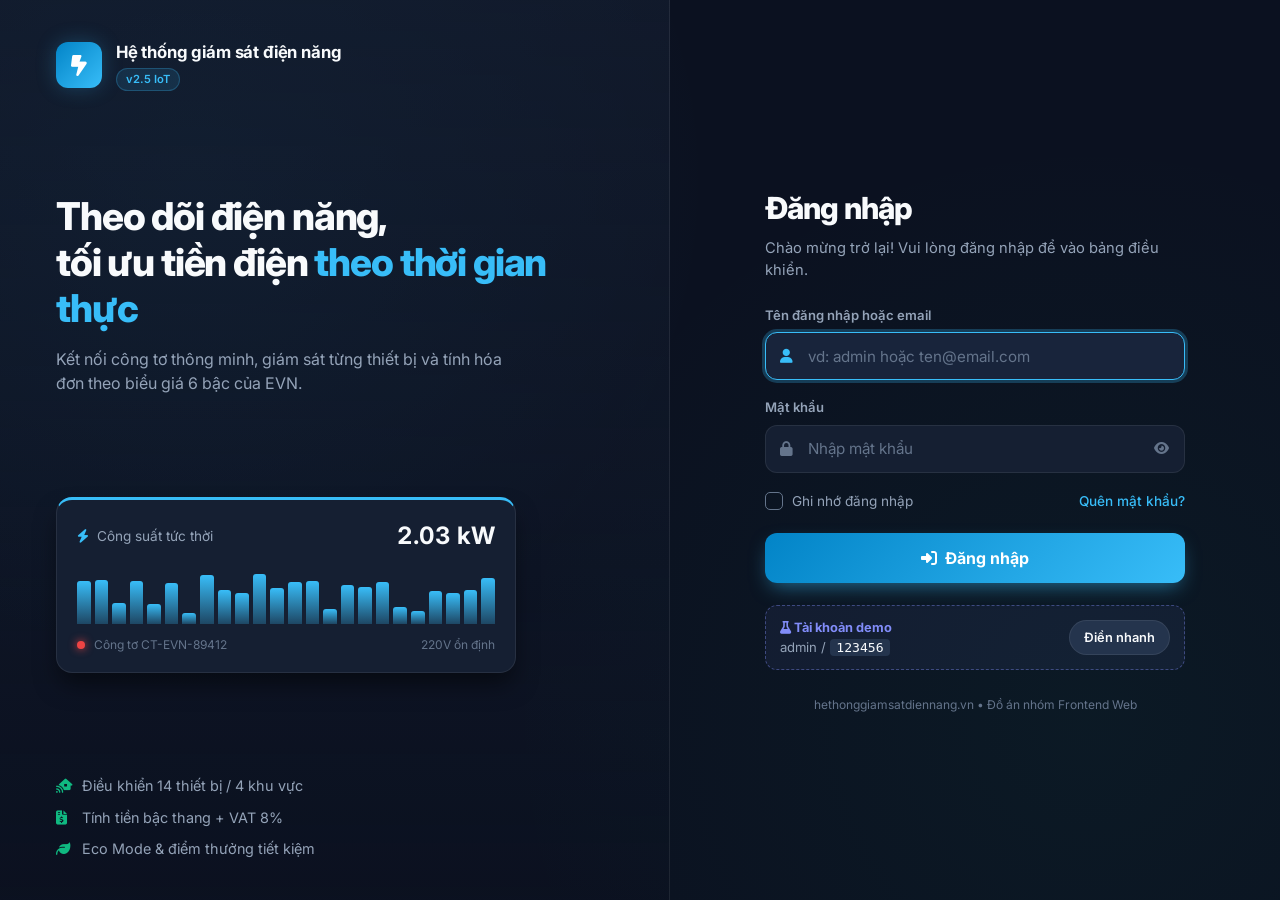
==== commit 3cfce972: "Add files via upload" ====
--- a/index.html
+++ b/index.html
@@ -20,10 +20,6 @@
             if (!ok) location.replace('login.html');
         })();
     </script>
-    <!-- Áp dụng theme trước khi render (chống nhấp nháy trắng) -->
-    <script>
-        (function(){try{var t=localStorage.getItem('ems_theme');if(t)document.documentElement.setAttribute('data-theme',t);}catch(e){}})();
-    </script>
 </head>
 <body>
 
@@ -67,76 +63,11 @@
                     <span id="topbar-eco-points">420 Điểm</span>
                 </div>
 
-                <!-- Nút điều hướng sang Trang Thống kê chi tiết -->
-                <a href="statistics.html" class="nav-stat-pill" title="Xem phân tích & báo cáo thống kê chi tiết điện năng">
-                    <i class="fas fa-chart-pie"></i>
-                    <span>Thống kê chi tiết</span>
+                <!-- Nút chuyển sang Trang Thống kê chi tiết -->
+                <a href="statistics.html" class="nav-stat-btn" id="btn-nav-statistics" title="Xem phân tích thống kê điện năng chi tiết">
+                    <i class="fas fa-chart-column"></i>
+                    <span>Trang Thống kê</span>
                 </a>
-
-                <!-- NÚT & MENU QUẢN TRỊ VIÊN (HÌNH ĐẠI DIỆN + TÊN + MENU DROPDOWN) -->
-                <div class="admin-menu-wrapper">
-                    <button class="admin-profile-pill" id="admin-menu-trigger" type="button" title="Mở menu quản trị viên">
-                        <img class="admin-avatar-thumb" src="" alt="Avatar">
-                        <span id="nav-profile-name">Quản trị viên</span>
-                        <i class="fas fa-chevron-down admin-caret"></i>
-                    </button>
-
-                    <!-- Dropdown Menu Quản trị viên -->
-                    <div class="admin-dropdown-menu" id="admin-dropdown-menu">
-                        <div class="admin-dropdown-header">
-                            <div class="admin-avatar-large-wrap">
-                                <img class="admin-menu-avatar" src="" alt="Avatar">
-                                <span class="admin-status-indicator" title="Đang trực tuyến"></span>
-                            </div>
-                            <div class="admin-user-details">
-                                <strong class="admin-user-name" id="admin-menu-user-name">Quản trị viên</strong>
-                                <span class="admin-user-role-badge">
-                                    <i class="fas fa-shield-halved"></i>
-                                    <span id="admin-menu-user-role">Quản trị viên hệ thống</span>
-                                </span>
-                                <span class="admin-user-email" id="admin-menu-user-email">admin@hethonggiamsatdiennang.vn</span>
-                            </div>
-                        </div>
-
-                        <div class="admin-dropdown-list">
-                            <a href="profile.html" class="admin-dropdown-item">
-                                <i class="fas fa-id-card"></i>
-                                <span>Hồ sơ cá nhân</span>
-                            </a>
-                            <button type="button" class="admin-dropdown-item" id="btn-menu-change-avatar">
-                                <i class="fas fa-camera"></i>
-                                <span>Đổi ảnh đại diện...</span>
-                            </button>
-                            <button type="button" class="admin-dropdown-item" id="btn-menu-default-avatar" style="font-size: 0.8rem; color: var(--text-muted);">
-                                <i class="fas fa-arrow-rotate-left"></i>
-                                <span>Dùng ảnh mặc định</span>
-                            </button>
-                            <div class="admin-dropdown-divider"></div>
-                            <a href="statistics.html" class="admin-dropdown-item">
-                                <i class="fas fa-chart-pie"></i>
-                                <span>Thống kê chi tiết</span>
-                            </a>
-                            <a href="index.html" class="admin-dropdown-item">
-                                <i class="fas fa-house-laptop"></i>
-                                <span>Bảng điều khiển chính</span>
-                            </a>
-                            <div class="admin-dropdown-divider"></div>
-                            <button type="button" class="admin-dropdown-item item-logout" id="btn-menu-logout">
-                                <i class="fas fa-right-from-bracket"></i>
-                                <span>Đăng xuất</span>
-                            </button>
-                        </div>
-                    </div>
-                </div>
-
-                <!-- Input ẩn để upload ảnh đại diện từ máy tính -->
-                <input type="file" id="admin-avatar-file-input" accept="image/*" style="display: none;">
-
-                <!-- Nút chuyển đổi giao diện Sáng / Tối -->
-                <button class="theme-toggle-btn" title="Chuyển sang giao diện sáng">
-                    <i class="fas fa-sun"></i>
-                    <span>Sáng</span>
-                </button>
 
                 <!-- Đăng xuất -->
                 <button class="eco-reward-pill" id="btn-logout" title="Đăng xuất" style="cursor:pointer;font-family:inherit;color:#fca5a5;border-color:rgba(239,68,68,.4);background:rgba(239,68,68,.08);">
@@ -173,8 +104,8 @@
                     <span class="metric-unit">thiết bị</span>
                 </div>
                 <div class="metric-footer">
-                    <i class="fas fa-fire" style="color: #ef4444;"></i>
-                    <span>Top tải: <strong id="metric-top-dev-short">--</strong></span>
+                    <i class="fas fa-house-signal"></i>
+                    <span>4 khu vực chức năng</span>
                 </div>
             </div>
 
@@ -187,9 +118,14 @@
                     <span class="metric-value" id="metric-total-kwh">0.000</span>
                     <span class="metric-unit">kWh</span>
                 </div>
-                <div class="metric-footer">
-                    <i class="fas fa-bolt"></i>
-                    <span id="metric-kwh-subtext">Đang tích lũy từng giây...</span>
+                <div class="metric-footer" style="display: flex; justify-content: space-between; align-items: center;">
+                    <div>
+                        <i class="fas fa-bolt"></i>
+                        <span id="metric-kwh-subtext">Đang tích lũy từng giây...</span>
+                    </div>
+                    <a href="statistics.html" style="color: var(--primary); font-size: 0.78rem; text-decoration: none; font-weight: 600; display: inline-flex; align-items: center; gap: 4px;" title="Xem biểu đồ thống kê">
+                        <span>Chi tiết</span> <i class="fas fa-chevron-right" style="font-size: 0.7rem;"></i>
+                    </a>
                 </div>
             </div>
 
@@ -207,28 +143,6 @@
                 </div>
             </div>
         </section>
-
-        <!-- THANH THEO DÕI THỜI GIAN THỰC SONG SONG VỚI TIỀN ĐIỆN: THIẾT BỊ TIÊU THỤ NHIỀU NHẤT -->
-        <div class="parallel-live-banner" id="parallel-live-banner">
-            <div class="plb-left">
-                <span class="plb-pulse-dot" title="Đang chạy song song thời gian thực với tiền điện"></span>
-                <div class="plb-tag">
-                    <i class="fas fa-fire-flame-curved" style="color: #ef4444;"></i>
-                    <span>Thiết bị tiêu thụ nhiều nhất:</span>
-                </div>
-                <strong class="plb-device-name" id="plb-device-name">--</strong>
-                <span class="plb-device-details" id="plb-device-details">-- kWh (0%) • Đang tính toán</span>
-            </div>
-            <div class="plb-right">
-                <span class="plb-sync-badge">
-                    <i class="fas fa-arrows-rotate fa-spin" style="--fa-animation-duration: 3s; font-size: 0.75rem;"></i>
-                    <span>Chạy song song tiền điện</span>
-                </span>
-                <a href="statistics.html" class="plb-link" title="Xem phân tích chi tiết điện năng">
-                    <span>Xem thống kê chi tiết</span> <i class="fas fa-arrow-right"></i>
-                </a>
-            </div>
-        </div>
 
         <!-- CONTROL TOOLBAR & FILTER -->
         <section class="toolbar-section">
@@ -242,9 +156,6 @@
             </div>
 
             <div class="action-buttons">
-                <a href="statistics.html" class="btn btn-stat-nav" title="Chuyển đến trang phân tích & thống kê chi tiết">
-                    <i class="fas fa-chart-column"></i> Thống kê chi tiết
-                </a>
                 <button class="btn btn-secondary" id="btn-turn-all-on" title="Bật toàn bộ thiết bị trong nhà">
                     <i class="fas fa-toggle-on"></i> Bật tất cả
                 </button>
@@ -374,27 +285,14 @@
     <!-- Scripts in order of dependency -->
     <script src="data.js"></script>
     <script src="calculator.js"></script>
+    <script src="shared-storage.js"></script>
     <script src="app.js"></script>
     <script src="ai-advisor.js"></script>
-    <script src="theme.js"></script>
-    <script src="admin-menu.js"></script>
     <script>
         document.getElementById('btn-logout').addEventListener('click', function () {
             try { localStorage.removeItem('ems_auth'); sessionStorage.removeItem('ems_auth'); } catch (e) {}
             location.replace('login.html');
         });
-
-        // Đồng bộ tên đăng nhập lên nút Hồ sơ
-        (function syncProfileNav() {
-            try {
-                var raw = localStorage.getItem('ems_auth') || sessionStorage.getItem('ems_auth');
-                if (raw) {
-                    var info = JSON.parse(raw);
-                    var el = document.getElementById('nav-profile-name');
-                    if (el && info.name) el.textContent = info.name;
-                }
-            } catch (e) {}
-        })();
     </script>
 </body>
 </html>
--- a/style.css
+++ b/style.css
@@ -40,220 +40,6 @@
     --spring-bounce: all 0.4s cubic-bezier(0.34, 1.56, 0.64, 1);
 }
 
-/* ==========================================================================
-   LIGHT THEME - Giao diện sáng (Clean White / Soft Blue)
-   Chuyển đổi thông qua data-theme="light" trên thẻ <html>
-   ========================================================================== */
-[data-theme="light"] {
-    --bg-main: #f1f5f9;           /* Slate 100 */
-    --bg-card: #ffffff;            /* White */
-    --bg-card-hover: #f8fafc;      /* Slate 50 */
-    --bg-subtle: #e2e8f0;          /* Slate 200 */
-
-    --text-primary: #0f172a;       /* Slate 900 */
-    --text-secondary: #475569;     /* Slate 600 */
-    --text-muted: #94a3b8;         /* Slate 400 */
-
-    --primary: #0284c7;            /* Sky 600 */
-    --primary-glow: rgba(2, 132, 199, 0.18);
-    --success: #059669;            /* Emerald 600 */
-    --success-glow: rgba(5, 150, 105, 0.2);
-    --warning: #d97706;            /* Amber 600 */
-    --danger: #dc2626;             /* Red 600 */
-    --danger-glow: rgba(220, 38, 38, 0.2);
-    --info: #4f46e5;               /* Indigo 600 */
-
-    --border-color: rgba(0, 0, 0, 0.1);
-    --border-highlight: rgba(2, 132, 199, 0.35);
-
-    --shadow-sm: 0 1px 3px rgba(0,0,0,0.08), 0 1px 2px rgba(0,0,0,0.06);
-    --shadow-md: 0 4px 8px -1px rgba(0,0,0,0.1), 0 2px 4px -2px rgba(0,0,0,0.08);
-    --shadow-lg: 0 10px 20px -3px rgba(0,0,0,0.12), 0 6px 8px -4px rgba(0,0,0,0.08);
-}
-
-/* Light theme - body background */
-[data-theme="light"] body {
-    background-image:
-        radial-gradient(circle at 15% 20%, rgba(2, 132, 199, 0.06) 0%, transparent 40%),
-        radial-gradient(circle at 85% 80%, rgba(5, 150, 105, 0.05) 0%, transparent 45%);
-}
-
-/* Light theme - brand icon */
-[data-theme="light"] .brand-icon {
-    box-shadow: 0 0 16px rgba(2, 132, 199, 0.25);
-}
-
-/* Light theme - eco reward pill */
-[data-theme="light"] .eco-reward-pill {
-    background: rgba(217, 119, 6, 0.08);
-    border-color: rgba(217, 119, 6, 0.25);
-    color: var(--warning);
-}
-
-/* Light theme - clock display */
-[data-theme="light"] .clock-display {
-    background: rgba(2, 132, 199, 0.08);
-    border-color: rgba(2, 132, 199, 0.2);
-}
-
-/* Light theme - meter pulse box */
-[data-theme="light"] .meter-pulse-box {
-    background: rgba(241, 245, 249, 0.9);
-}
-
-/* Light theme - filter buttons */
-[data-theme="light"] .filter-btn.active {
-    color: #ffffff;
-}
-
-/* Light theme - room card */
-[data-theme="light"] .room-card {
-    background: rgba(248, 250, 252, 0.9);
-}
-
-/* Light theme - device item */
-[data-theme="light"] .device-item {
-    background: rgba(241, 245, 249, 0.8);
-}
-
-[data-theme="light"] .device-item.active {
-    background: #ffffff;
-    border-color: rgba(2, 132, 199, 0.3);
-}
-
-/* Light theme - bill summary box */
-[data-theme="light"] .bill-summary-box {
-    background: linear-gradient(135deg, rgba(241, 245, 249, 0.95), rgba(248, 250, 252, 0.95));
-    border-color: rgba(2, 132, 199, 0.18);
-}
-
-/* Light theme - tier item */
-[data-theme="light"] .tier-item {
-    background: rgba(248, 250, 252, 0.6);
-}
-
-[data-theme="light"] .tier-item.active {
-    background: rgba(248, 250, 252, 0.95);
-    border-color: rgba(2, 132, 199, 0.35);
-}
-
-/* Light theme - simulation bar */
-[data-theme="light"] .simulation-bar {
-    background: rgba(2, 132, 199, 0.06);
-    border-color: rgba(2, 132, 199, 0.18);
-}
-
-/* Light theme - speed select & sim toggle */
-[data-theme="light"] .speed-select,
-[data-theme="light"] .simulation-toggle-btn {
-    background: #ffffff;
-    border-color: var(--border-color);
-    color: var(--text-primary);
-}
-
-/* Light theme - toast */
-[data-theme="light"] .toast-notification {
-    background: #ffffff;
-    box-shadow: var(--shadow-lg);
-}
-
-/* Light theme - switch slider off state */
-[data-theme="light"] .slider {
-    background-color: #cbd5e1;
-    border-color: rgba(0, 0, 0, 0.12);
-}
-
-[data-theme="light"] .slider:before {
-    background-color: #64748b;
-}
-
-/* Light theme - domain url pill */
-[data-theme="light"] .domain-url-pill {
-    background: rgba(2, 132, 199, 0.1);
-    border-color: rgba(2, 132, 199, 0.25);
-    color: var(--primary);
-}
-
-/* Light theme - nav stat pill */
-[data-theme="light"] .nav-stat-pill {
-    background: rgba(2, 132, 199, 0.1);
-    border-color: rgba(2, 132, 199, 0.25);
-}
-
-[data-theme="light"] .nav-stat-pill:hover {
-    background: var(--primary);
-    color: #ffffff;
-}
-
-/* Light theme - btn stat nav */
-[data-theme="light"] .btn-stat-nav {
-    background: rgba(2, 132, 199, 0.1);
-    border-color: rgba(2, 132, 199, 0.3);
-    color: var(--primary);
-}
-
-[data-theme="light"] .btn-stat-nav:hover {
-    background: var(--primary);
-    color: #ffffff;
-}
-
-/* ==========================================================================
-   THEME TOGGLE BUTTON (NÚT CHUYỂN ĐỔI SÁNG/TỐI)
-   ========================================================================== */
-.theme-toggle-btn {
-    display: inline-flex;
-    align-items: center;
-    gap: 7px;
-    padding: 6px 14px;
-    border-radius: var(--radius-full);
-    background: rgba(245, 158, 11, 0.1);
-    border: 1px solid rgba(245, 158, 11, 0.3);
-    color: var(--warning);
-    font-size: 0.85rem;
-    font-weight: 600;
-    cursor: pointer;
-    font-family: inherit;
-    transition: var(--spring-bounce);
-    text-decoration: none;
-}
-
-.theme-toggle-btn:hover {
-    background: rgba(245, 158, 11, 0.22);
-    border-color: var(--warning);
-    transform: translateY(-1px);
-    box-shadow: 0 4px 12px rgba(245, 158, 11, 0.25);
-}
-
-.theme-toggle-btn:active {
-    transform: scale(0.95);
-}
-
-.theme-toggle-btn i {
-    font-size: 0.9rem;
-    transition: transform 0.4s cubic-bezier(0.34, 1.56, 0.64, 1);
-}
-
-.theme-toggle-btn:hover i {
-    transform: rotate(25deg) scale(1.15);
-}
-
-/* Smooth transition khi chuyển theme */
-html[data-theme] body,
-html[data-theme] .app-container,
-html[data-theme] .app-header,
-html[data-theme] .metric-card,
-html[data-theme] .section-card,
-html[data-theme] .evn-card,
-html[data-theme] .room-card,
-html[data-theme] .device-item,
-html[data-theme] .toolbar-section,
-html[data-theme] .toast-notification,
-html[data-theme] .app-footer,
-html[data-theme] .bill-summary-box,
-html[data-theme] .tier-item {
-    transition: background-color 0.4s ease, color 0.4s ease, border-color 0.4s ease, box-shadow 0.4s ease;
-}
-
 /* Base Reset & Typography */
 * {
     margin: 0;
@@ -442,6 +228,33 @@
     0% { transform: scale(1); }
     50% { transform: scale(1.18); background: rgba(245, 158, 11, 0.25); box-shadow: 0 0 16px rgba(245, 158, 11, 0.4); }
     100% { transform: scale(1); }
+}
+
+/* Nút điều hướng sang Trang Thống kê */
+.nav-stat-btn {
+    display: inline-flex;
+    align-items: center;
+    gap: 7px;
+    padding: 6px 14px;
+    border-radius: var(--radius-full);
+    background: rgba(56, 189, 248, 0.12);
+    border: 1px solid rgba(56, 189, 248, 0.35);
+    color: var(--primary);
+    font-size: 0.85rem;
+    font-weight: 600;
+    text-decoration: none;
+    transition: var(--transition-fast);
+}
+
+.nav-stat-btn:hover {
+    background: rgba(56, 189, 248, 0.25);
+    border-color: var(--primary);
+    box-shadow: 0 0 12px var(--primary-glow);
+    transform: translateY(-2px);
+}
+
+.nav-stat-btn i {
+    font-size: 0.95rem;
 }
 
 /* Quick Metrics Row */
@@ -1374,442 +1187,3 @@
 .ai-tip.good { border-left-color: var(--success); }
 .ai-tip.good i { color: var(--success); }
 @keyframes ai-in { from { opacity: 0; transform: translateY(4px); } to { opacity: 1; transform: none; } }
-
-/* ==========================================================================
-   NAVIGATION LINK SANG TRANG THỐNG KÊ CHI TIẾT (STATISTICS NAV)
-   ========================================================================== */
-.nav-stat-pill {
-    display: inline-flex;
-    align-items: center;
-    gap: 7px;
-    padding: 6px 14px;
-    border-radius: var(--radius-full);
-    background: rgba(56, 189, 248, 0.12);
-    border: 1px solid rgba(56, 189, 248, 0.3);
-    color: var(--primary);
-    font-size: 0.85rem;
-    font-weight: 600;
-    text-decoration: none;
-    transition: var(--transition-smooth);
-}
-
-.nav-stat-pill:hover {
-    background: var(--primary);
-    color: #0b1120;
-    box-shadow: 0 0 14px var(--primary-glow);
-    transform: translateY(-1px);
-}
-
-.btn-stat-nav {
-    background: rgba(56, 189, 248, 0.15);
-    border: 1px solid rgba(56, 189, 248, 0.35);
-    color: var(--primary);
-    text-decoration: none;
-}
-
-.btn-stat-nav:hover {
-    background: var(--primary);
-    color: #0b1120;
-    box-shadow: 0 0 16px var(--primary-glow);
-    transform: translateY(-1px);
-}
-
-/* ==========================================================================
-   ADMIN PROFILE PILL & DROPDOWN MENU (HÌNH ĐẠI DIỆN & MENU QUẢN TRỊ VIÊN)
-   ========================================================================== */
-.admin-menu-wrapper {
-    position: relative;
-    display: inline-flex;
-    align-items: center;
-}
-
-/* Nút bấm Quản trị viên trên Header */
-.admin-profile-pill {
-    display: inline-flex;
-    align-items: center;
-    gap: 8px;
-    padding: 5px 14px 5px 6px;
-    border-radius: var(--radius-full);
-    background: rgba(129, 140, 248, 0.12);
-    border: 1px solid rgba(129, 140, 248, 0.4);
-    color: #a5b4fc;
-    font-size: 0.85rem;
-    font-weight: 600;
-    cursor: pointer;
-    font-family: inherit;
-    transition: var(--transition-smooth);
-    user-select: none;
-    outline: none;
-}
-
-.admin-profile-pill:hover,
-.admin-menu-wrapper.open .admin-profile-pill {
-    background: rgba(129, 140, 248, 0.24);
-    border-color: #818cf8;
-    color: #ffffff;
-    box-shadow: 0 0 16px rgba(129, 140, 248, 0.35);
-    transform: translateY(-1px);
-}
-
-/* Ảnh đại diện nhỏ trên Header pill */
-.admin-avatar-thumb {
-    width: 26px;
-    height: 26px;
-    border-radius: 50%;
-    object-fit: cover;
-    background: linear-gradient(135deg, #0284c7, #818cf8);
-    border: 1.5px solid rgba(255, 255, 255, 0.3);
-    box-shadow: 0 0 8px rgba(129, 140, 248, 0.4);
-    flex-shrink: 0;
-    transition: transform 0.25s ease;
-}
-
-.admin-profile-pill:hover .admin-avatar-thumb {
-    transform: scale(1.08);
-}
-
-.admin-caret {
-    font-size: 0.7rem;
-    color: #a5b4fc;
-    transition: transform 0.25s cubic-bezier(0.16, 1, 0.3, 1);
-    margin-left: 2px;
-}
-
-.admin-menu-wrapper.open .admin-caret {
-    transform: rotate(180deg);
-}
-
-/* ==========================================================================
-   DROPDOWN MENU QUẢN TRỊ VIÊN
-   ========================================================================== */
-.admin-dropdown-menu {
-    position: absolute;
-    top: calc(100% + 10px);
-    right: 0;
-    width: 300px;
-    background: #111a2e;
-    border: 1px solid rgba(129, 140, 248, 0.35);
-    border-radius: var(--radius-lg);
-    box-shadow: 0 20px 45px rgba(0, 0, 0, 0.6), 0 0 25px rgba(129, 140, 248, 0.15);
-    padding: 16px;
-    z-index: 9999;
-    backdrop-filter: blur(16px);
-    opacity: 0;
-    visibility: hidden;
-    transform: translateY(-10px) scale(0.96);
-    transform-origin: top right;
-    transition: all 0.25s cubic-bezier(0.16, 1, 0.3, 1);
-    pointer-events: none;
-}
-
-.admin-menu-wrapper.open .admin-dropdown-menu {
-    opacity: 1;
-    visibility: visible;
-    transform: translateY(0) scale(1);
-    pointer-events: auto;
-}
-
-/* Header bên trong Dropdown Menu */
-.admin-dropdown-header {
-    display: flex;
-    align-items: center;
-    gap: 14px;
-    padding-bottom: 14px;
-    border-bottom: 1px solid rgba(255, 255, 255, 0.08);
-    margin-bottom: 12px;
-}
-
-.admin-avatar-large-wrap {
-    position: relative;
-    width: 52px;
-    height: 52px;
-    flex-shrink: 0;
-}
-
-.admin-menu-avatar {
-    width: 100%;
-    height: 100%;
-    border-radius: 50%;
-    object-fit: cover;
-    background: linear-gradient(135deg, #0284c7, #818cf8);
-    border: 2px solid rgba(129, 140, 248, 0.5);
-    box-shadow: 0 0 14px rgba(129, 140, 248, 0.4);
-}
-
-.admin-status-indicator {
-    position: absolute;
-    bottom: 0;
-    right: 0;
-    width: 13px;
-    height: 13px;
-    border-radius: 50%;
-    background: #10b981;
-    border: 2.5px solid #111a2e;
-    box-shadow: 0 0 8px #10b981;
-}
-
-.admin-user-details {
-    display: flex;
-    flex-direction: column;
-    gap: 2px;
-    min-width: 0;
-}
-
-.admin-user-name {
-    font-size: 0.98rem;
-    font-weight: 700;
-    color: var(--text-primary);
-    white-space: nowrap;
-    overflow: hidden;
-    text-overflow: ellipsis;
-}
-
-.admin-user-role-badge {
-    font-size: 0.72rem;
-    font-weight: 600;
-    color: var(--primary);
-    display: inline-flex;
-    align-items: center;
-    gap: 4px;
-}
-
-.admin-user-email {
-    font-size: 0.75rem;
-    color: var(--text-muted);
-    white-space: nowrap;
-    overflow: hidden;
-    text-overflow: ellipsis;
-}
-
-/* Danh sách Menu Items */
-.admin-dropdown-list {
-    display: flex;
-    flex-direction: column;
-    gap: 4px;
-}
-
-.admin-dropdown-item {
-    display: flex;
-    align-items: center;
-    gap: 12px;
-    padding: 9px 12px;
-    border-radius: var(--radius-sm);
-    color: var(--text-primary);
-    text-decoration: none;
-    font-size: 0.85rem;
-    font-weight: 500;
-    transition: var(--transition-fast);
-    background: transparent;
-    border: none;
-    width: 100%;
-    text-align: left;
-    cursor: pointer;
-    font-family: inherit;
-}
-
-.admin-dropdown-item i {
-    width: 20px;
-    font-size: 0.95rem;
-    text-align: center;
-    color: var(--text-secondary);
-    transition: var(--transition-fast);
-}
-
-.admin-dropdown-item:hover {
-    background: rgba(56, 189, 248, 0.1);
-    color: var(--primary);
-    transform: translateX(3px);
-}
-
-.admin-dropdown-item:hover i {
-    color: var(--primary);
-}
-
-.admin-dropdown-divider {
-    height: 1px;
-    background: rgba(255, 255, 255, 0.08);
-    margin: 8px 0;
-}
-
-.admin-dropdown-item.item-logout {
-    color: #f87171;
-}
-
-.admin-dropdown-item.item-logout i {
-    color: #f87171;
-}
-
-.admin-dropdown-item.item-logout:hover {
-    background: rgba(239, 68, 68, 0.12);
-    color: #ffffff;
-}
-
-/* Light theme compatibility */
-[data-theme="light"] .admin-profile-pill {
-    background: rgba(99, 102, 241, 0.08);
-    border-color: rgba(99, 102, 241, 0.3);
-    color: #4f46e5;
-}
-
-[data-theme="light"] .admin-profile-pill:hover,
-[data-theme="light"] .admin-menu-wrapper.open .admin-profile-pill {
-    background: rgba(99, 102, 241, 0.16);
-    border-color: #6366f1;
-    color: #312e81;
-}
-
-[data-theme="light"] .admin-dropdown-menu {
-    background: #ffffff;
-    border-color: rgba(0, 0, 0, 0.1);
-    box-shadow: 0 16px 36px rgba(0, 0, 0, 0.14), 0 0 20px rgba(0, 0, 0, 0.05);
-}
-
-[data-theme="light"] .admin-dropdown-header {
-    border-bottom-color: rgba(0, 0, 0, 0.06);
-}
-
-[data-theme="light"] .admin-status-indicator {
-    border-color: #ffffff;
-}
-
-[data-theme="light"] .admin-dropdown-divider {
-    background: rgba(0, 0, 0, 0.06);
-}
-
-[data-theme="light"] .admin-dropdown-item:hover {
-    background: #f1f5f9;
-}
-
-/* ==========================================================================
-   PARALLEL LIVE BANNER - CHẠY SONG SONG VỚI TIỀN ĐIỆN TRONG GIAO DIỆN CHÍNH
-   ========================================================================== */
-.parallel-live-banner {
-    display: flex;
-    align-items: center;
-    justify-content: space-between;
-    gap: 14px;
-    background: linear-gradient(135deg, rgba(30, 41, 59, 0.8) 0%, rgba(15, 23, 42, 0.9) 100%);
-    border: 1px solid rgba(239, 68, 68, 0.3);
-    box-shadow: 0 4px 20px -2px rgba(239, 68, 68, 0.12), 0 0 1px 1px rgba(255, 255, 255, 0.04);
-    backdrop-filter: blur(12px);
-    border-radius: var(--radius-md);
-    padding: 11px 18px;
-    margin-bottom: 22px;
-    transition: var(--transition-smooth);
-}
-
-.parallel-live-banner:hover {
-    border-color: rgba(239, 68, 68, 0.5);
-    box-shadow: 0 6px 24px -2px rgba(239, 68, 68, 0.2);
-}
-
-[data-theme="light"] .parallel-live-banner {
-    background: linear-gradient(135deg, rgba(254, 242, 242, 0.9) 0%, rgba(255, 255, 255, 0.98) 100%);
-    border-color: rgba(239, 68, 68, 0.25);
-    box-shadow: 0 4px 18px -2px rgba(239, 68, 68, 0.1);
-}
-
-.plb-left {
-    display: flex;
-    align-items: center;
-    gap: 10px;
-    flex-wrap: wrap;
-}
-
-.plb-pulse-dot {
-    width: 9px;
-    height: 9px;
-    border-radius: 50%;
-    background: #ef4444;
-    box-shadow: 0 0 0 0 rgba(239, 68, 68, 0.7);
-    animation: livePulsePlb 1.8s infinite;
-    flex-shrink: 0;
-}
-
-@keyframes livePulsePlb {
-    0% {
-        box-shadow: 0 0 0 0 rgba(239, 68, 68, 0.8);
-    }
-    70% {
-        box-shadow: 0 0 0 8px rgba(239, 68, 68, 0);
-    }
-    100% {
-        box-shadow: 0 0 0 0 rgba(239, 68, 68, 0);
-    }
-}
-
-.plb-tag {
-    display: inline-flex;
-    align-items: center;
-    gap: 6px;
-    font-size: 0.82rem;
-    font-weight: 600;
-    color: var(--text-secondary);
-}
-
-.plb-device-name {
-    font-size: 0.95rem;
-    font-weight: 700;
-    color: #f87171;
-    letter-spacing: -0.01em;
-}
-
-[data-theme="light"] .plb-device-name {
-    color: #dc2626;
-}
-
-.plb-device-details {
-    font-size: 0.82rem;
-    color: var(--text-muted);
-}
-
-.plb-right {
-    display: flex;
-    align-items: center;
-    gap: 14px;
-    flex-shrink: 0;
-}
-
-.plb-sync-badge {
-    display: inline-flex;
-    align-items: center;
-    gap: 6px;
-    font-size: 0.74rem;
-    font-weight: 600;
-    color: #10b981;
-    background: rgba(16, 185, 129, 0.12);
-    border: 1px solid rgba(16, 185, 129, 0.3);
-    padding: 4px 10px;
-    border-radius: var(--radius-full);
-}
-
-.plb-link {
-    display: inline-flex;
-    align-items: center;
-    gap: 6px;
-    font-size: 0.82rem;
-    font-weight: 600;
-    color: var(--primary);
-    text-decoration: none;
-    transition: var(--transition-smooth);
-}
-
-.plb-link:hover {
-    color: var(--primary-hover);
-    transform: translateX(2px);
-}
-
-@media (max-width: 768px) {
-    .parallel-live-banner {
-        flex-direction: column;
-        align-items: flex-start;
-        gap: 10px;
-    }
-    .plb-right {
-        width: 100%;
-        justify-content: space-between;
-    }
-}
-
-
-
